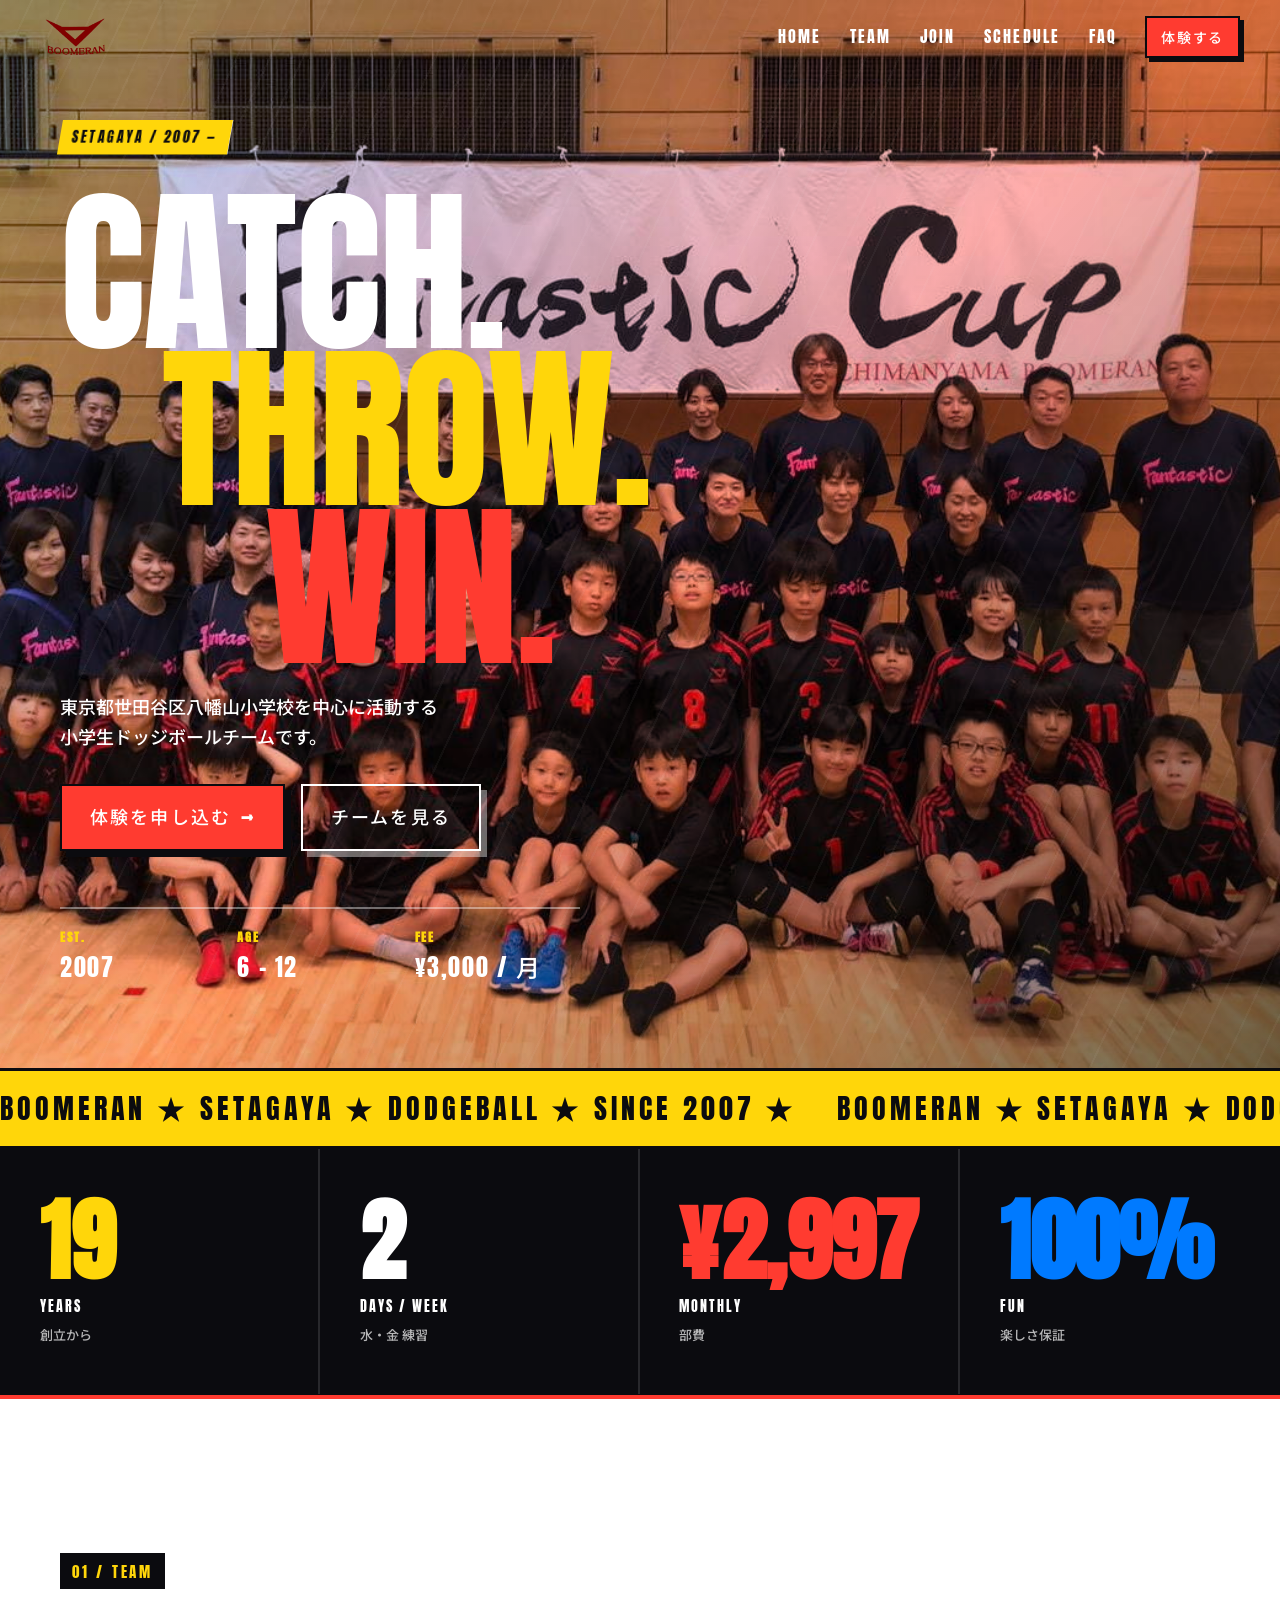
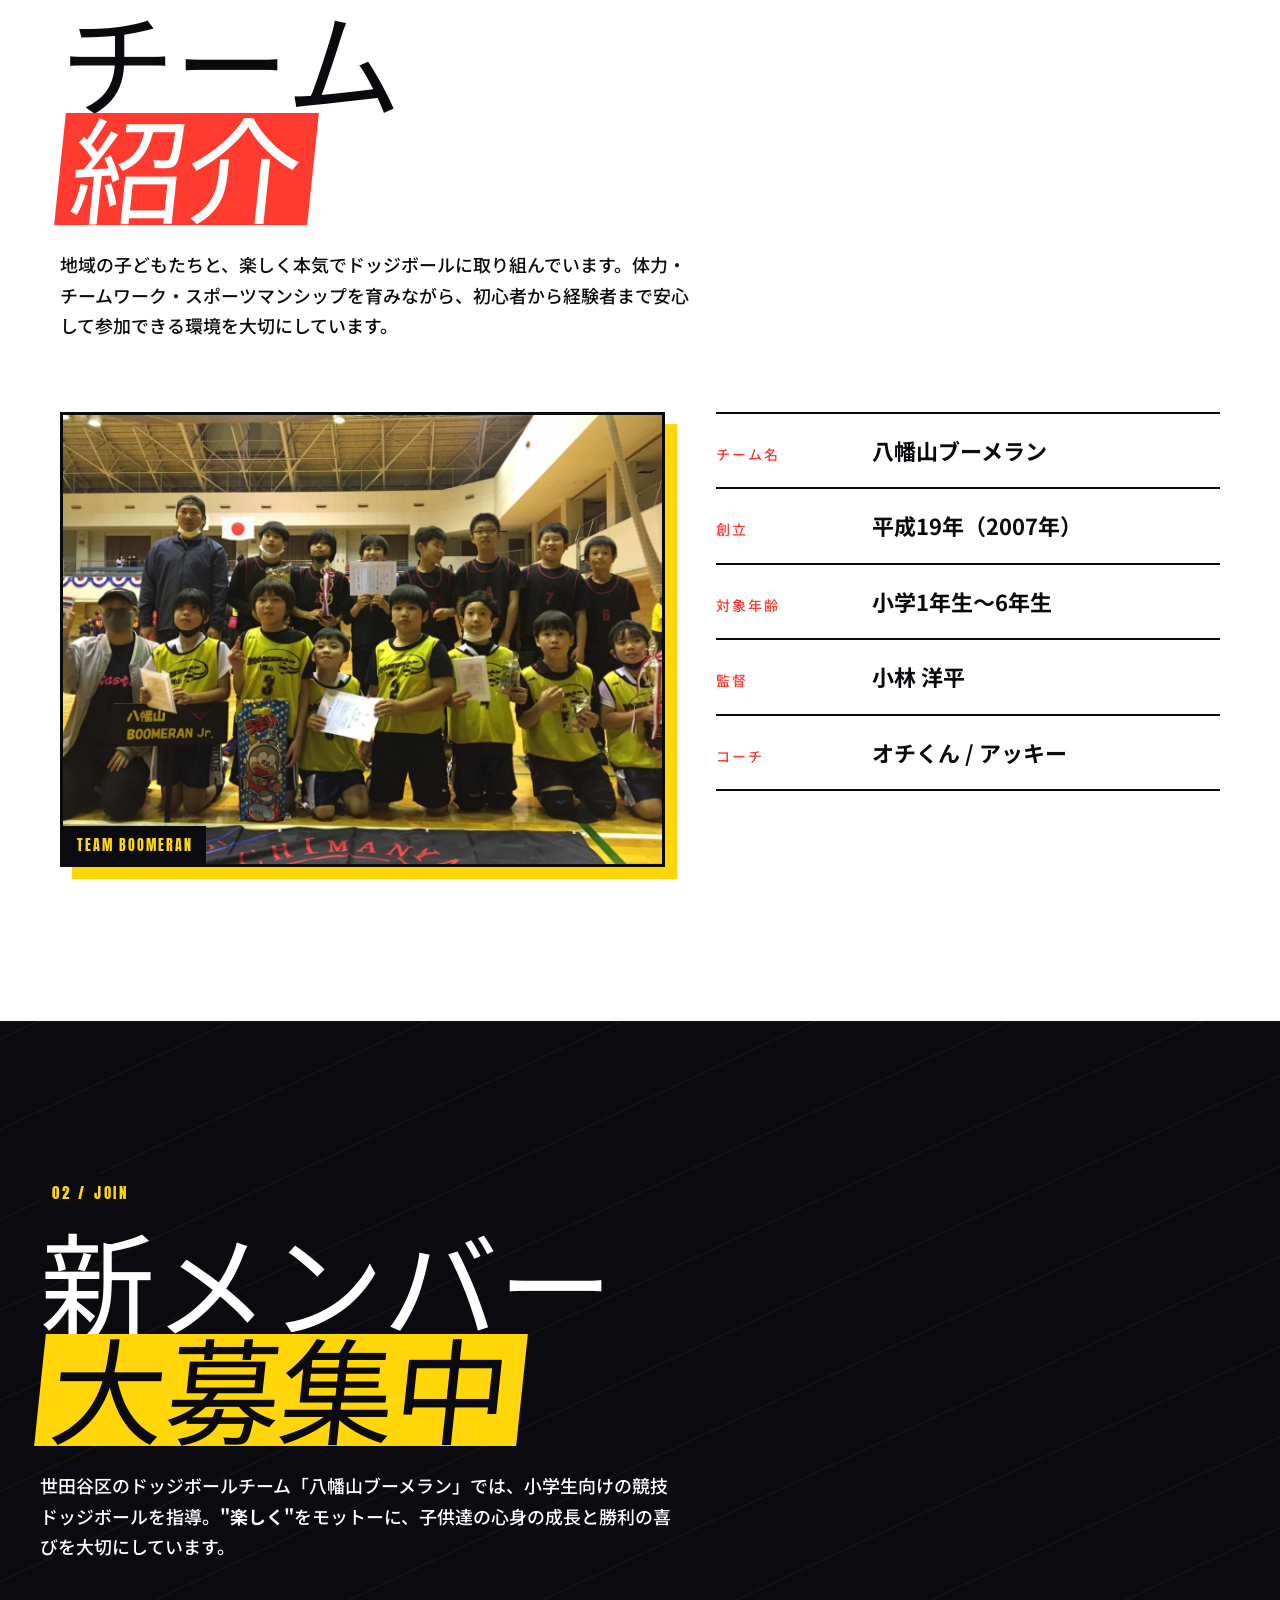
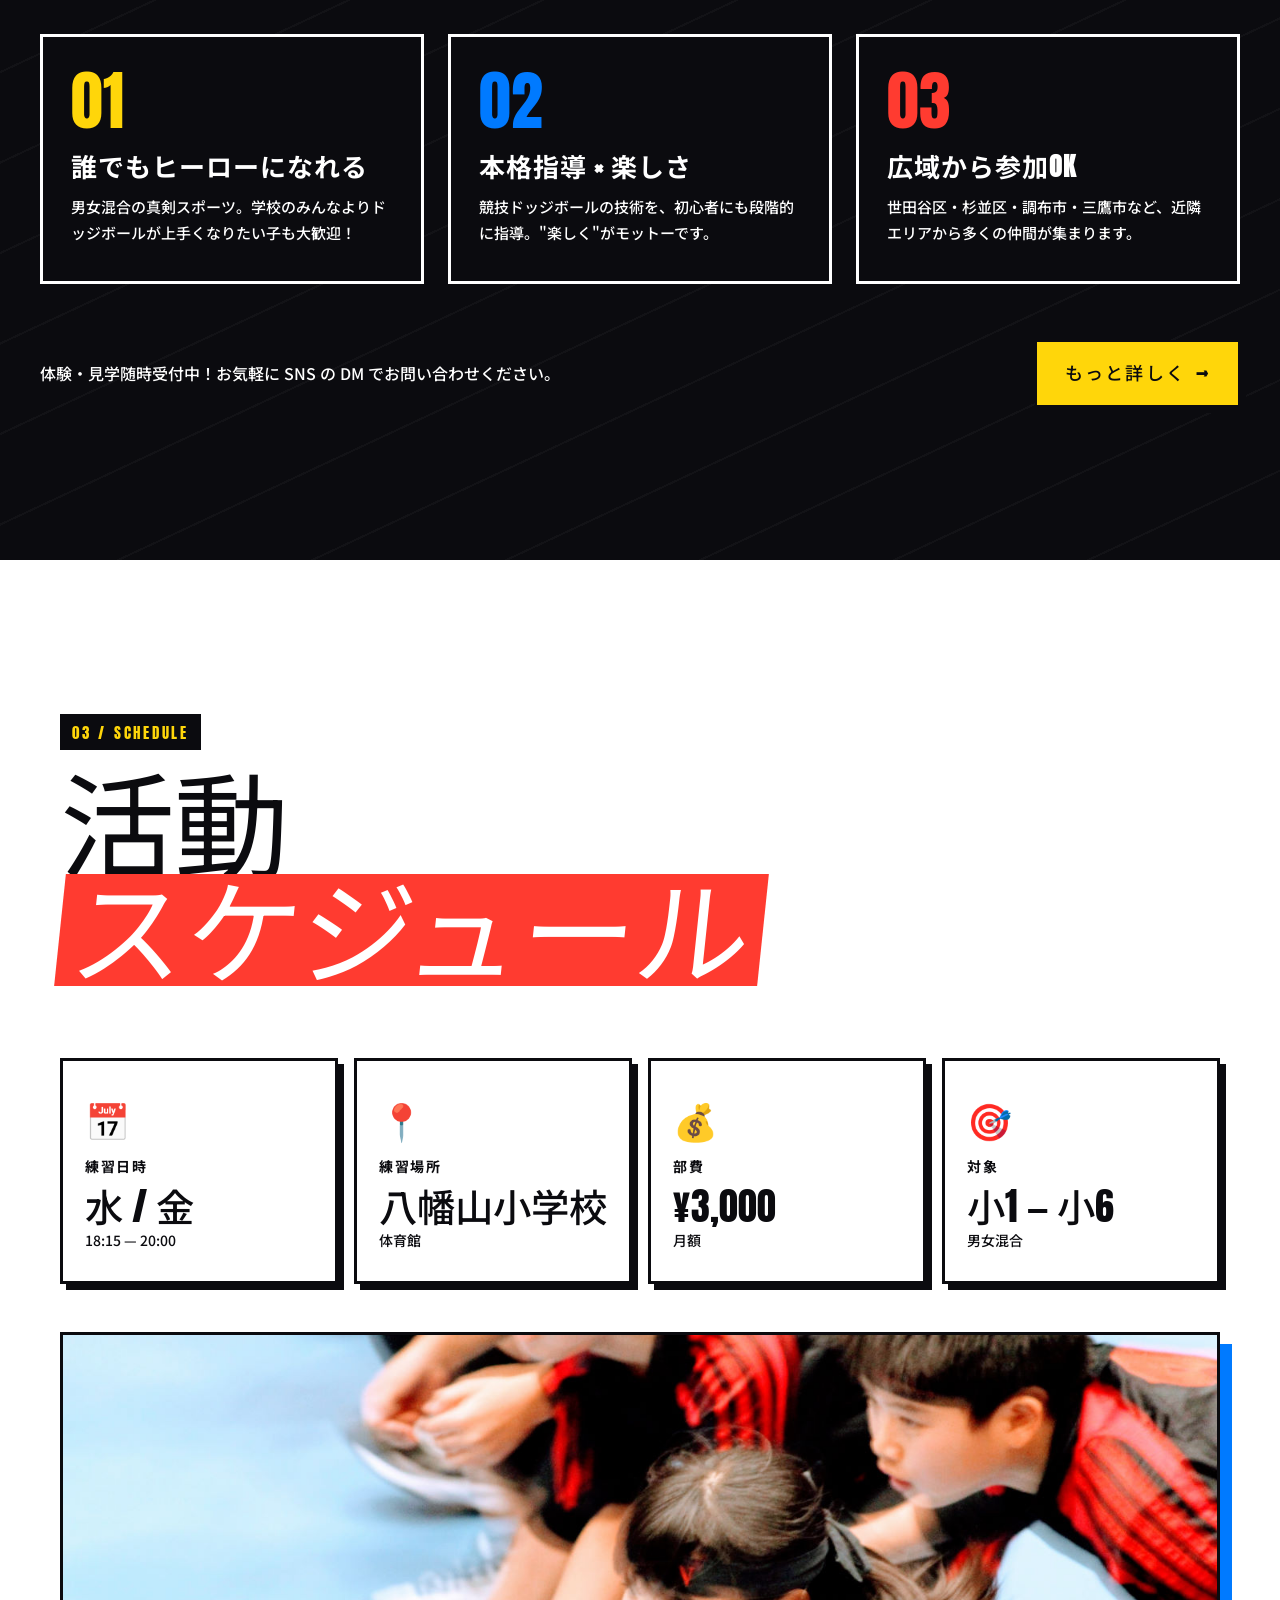
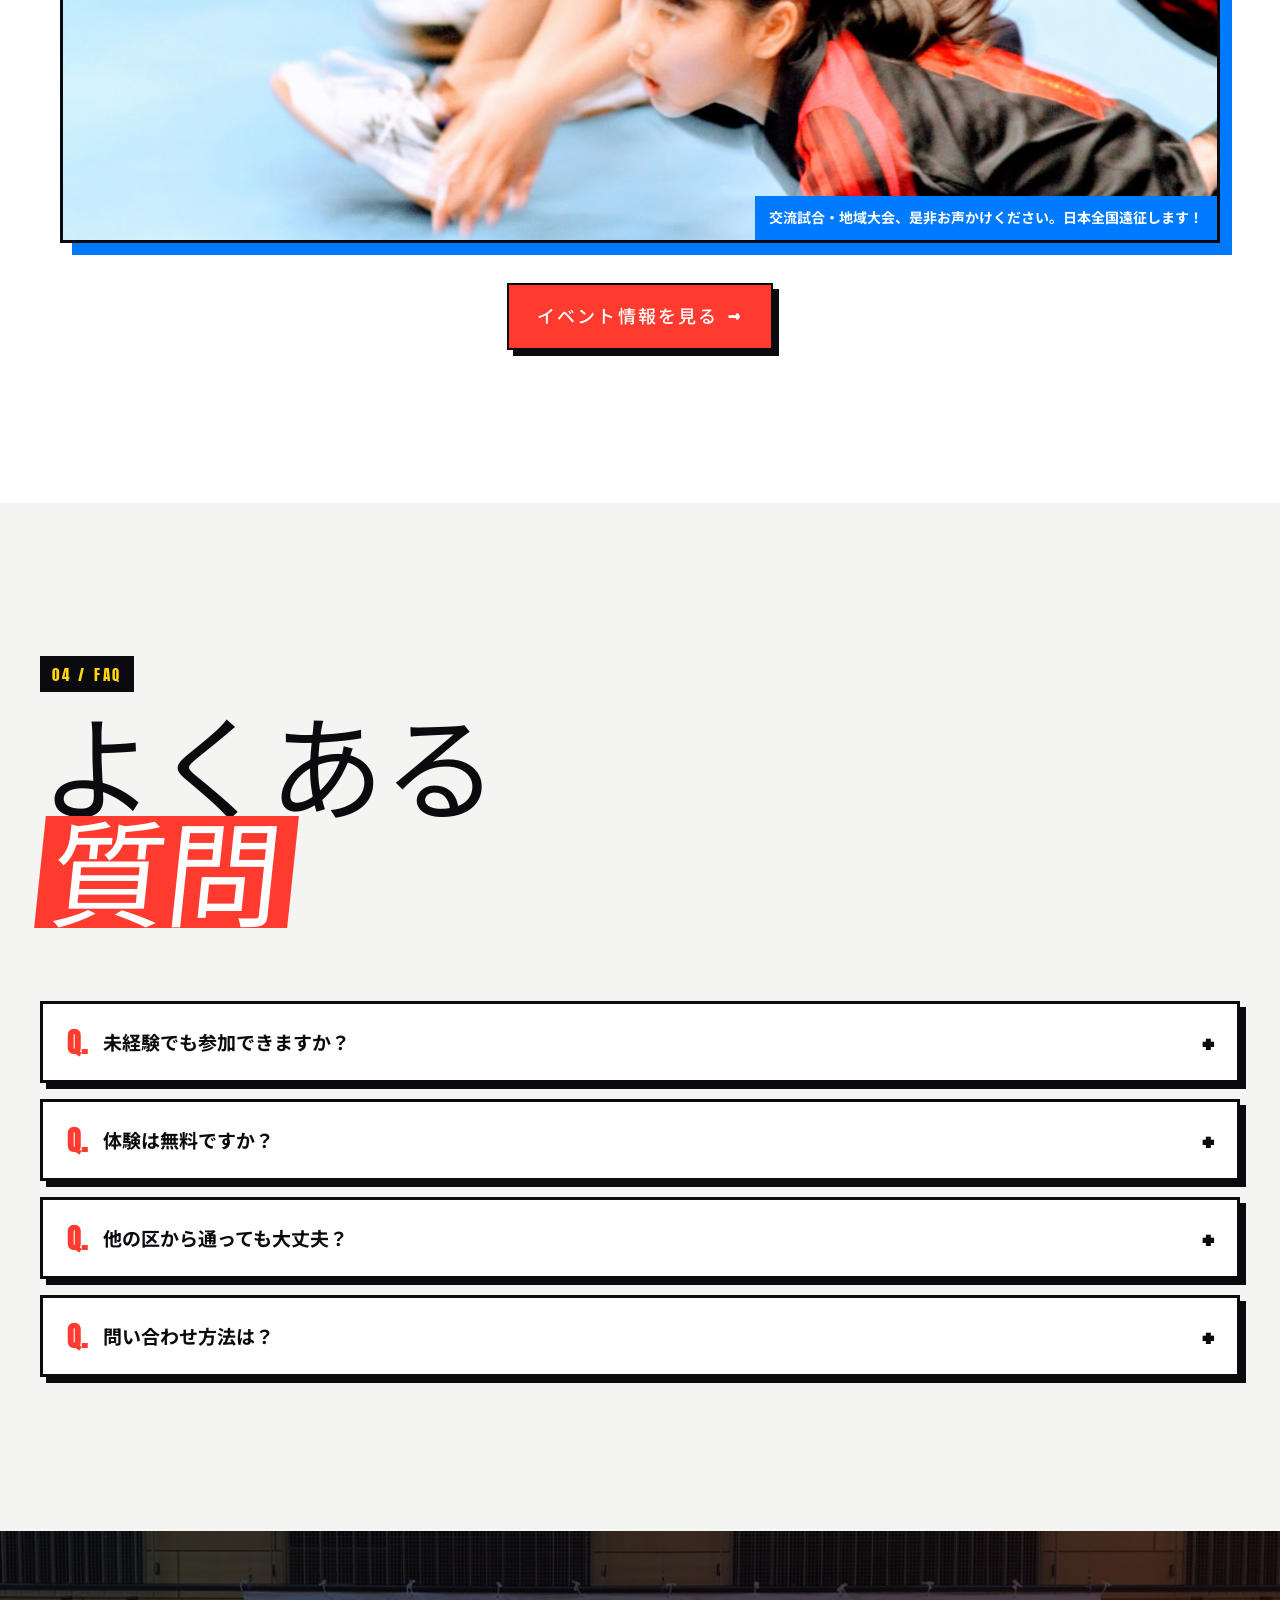
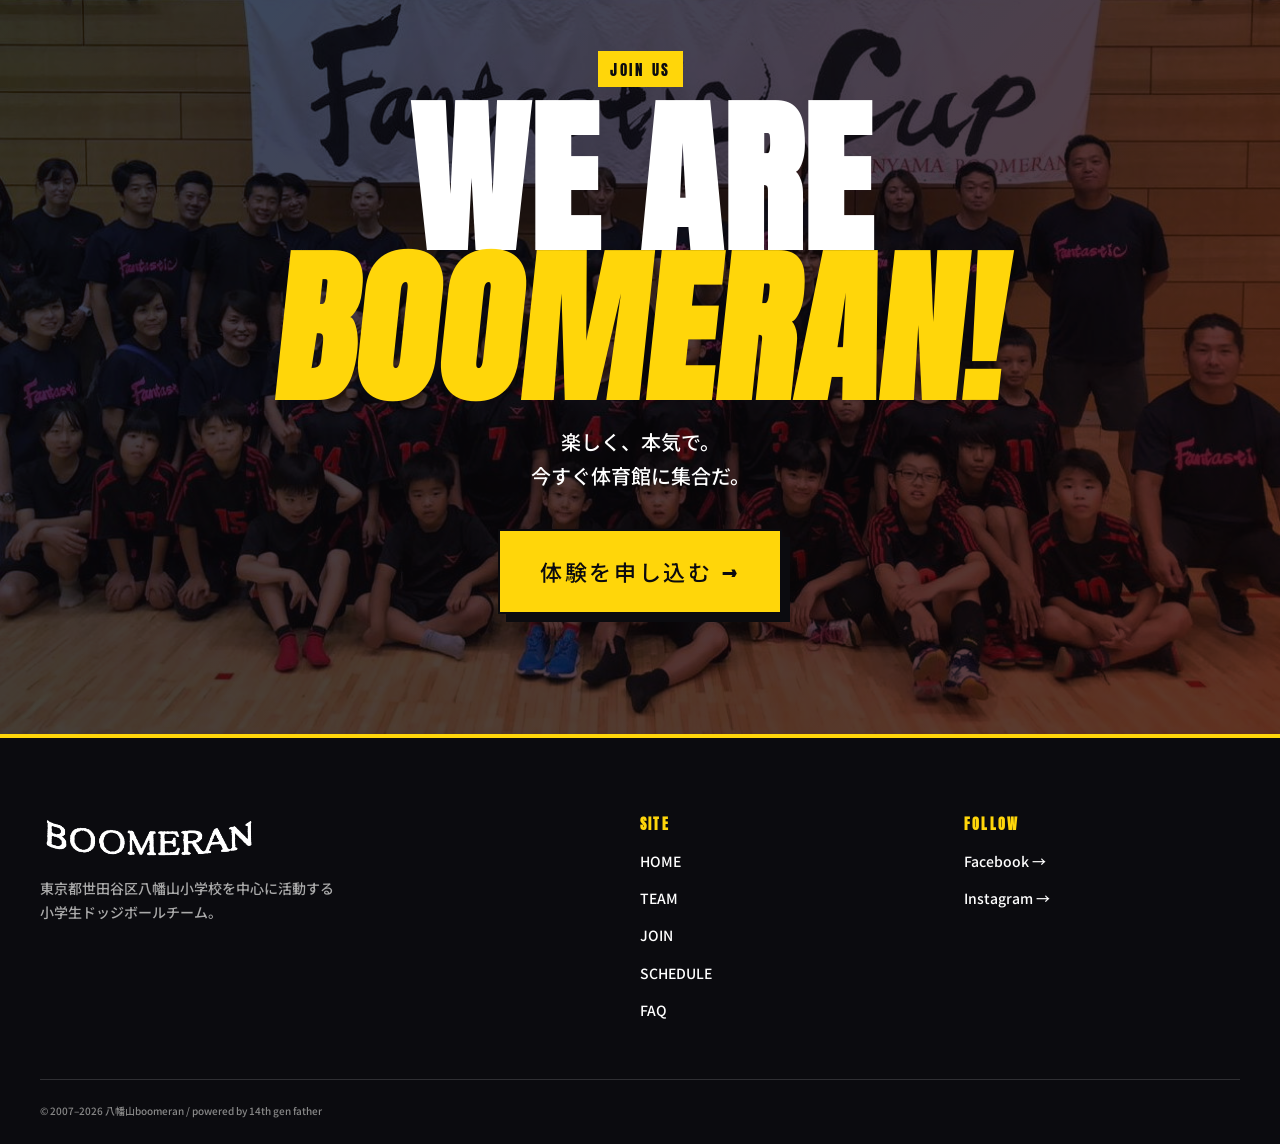
==== prototypes/option-a-energetic/index.html @ 5f873d0c "リニューアル提案プロトタイプ 3 案を追加 prototypes/ 配下に 3 つのデザイン方向のプロトタイプを配置: - option-a-energetic: ストリート/e-sports 調 (" ====
<!DOCTYPE html>
<html lang="ja">
<head>
	<title>八幡山ブーメラン | 東京都世田谷区小学生ドッジボールチーム【体験募集中】</title>
	<meta charset="utf-8">
	<meta name="Robots" content="index, follow">
	<meta name="description" content="【東京都世田谷区】小学生ドッジボールチーム「八幡山ブーメラン」体験募集中！毎週水金18:15-20:00活動。月額3000円で本格的な競技ドッジボールを学べます。杉並区・調布市・三鷹市からも参加OK。男女混合で楽しく上達！">
	<meta name="format-detection" content="telephone=no">
	<meta name="viewport" content="width=device-width, initial-scale=1">
	<meta name="theme-color" content="#FF3B30">

	<!-- OGP / Twitter Card -->
	<meta property="og:type" content="website">
	<meta property="og:site_name" content="八幡山ブーメラン | 世田谷区ドッジボールチーム">
	<meta property="og:title" content="八幡山ブーメラン | 世田谷区ドッジボールチーム">
	<meta property="og:locale" content="ja_JP">
	<meta property="og:url" content="https://boomeran.dodgeball.tokyo/">
	<meta property="og:image" content="https://boomeran.dodgeball.tokyo/images/ogp_img.png">
	<meta property="og:description" content="東京都世田谷区八幡山小学校を中心に活動する小学生ドッジボールチームです。">
	<meta name="twitter:card" content="summary_large_image">
	<meta name="twitter:title" content="八幡山ブーメラン | 世田谷区ドッジボールチーム">
	<meta name="twitter:description" content="東京都世田谷区八幡山小学校を中心に活動する小学生ドッジボールチームです。">
	<meta name="twitter:image" content="https://boomeran.dodgeball.tokyo/images/ogp_img.png">

	<!-- Fonts (Google Fonts) -->
	<link rel="preconnect" href="https://fonts.googleapis.com">
	<link rel="preconnect" href="https://fonts.gstatic.com" crossorigin>
	<link rel="stylesheet" href="https://fonts.googleapis.com/css2?family=Anton&family=Bebas+Neue&family=Noto+Sans+JP:wght@500;700;900&display=swap">

	<!-- Stylesheet -->
	<link rel="stylesheet" href="style.css">

	<link rel="icon" type="image/png" href="../../images/ogp_img.png">
	<link rel="canonical" href="https://boomeran.dodgeball.tokyo/">

	<!-- Google Analytics -->
	<script async src="https://www.googletagmanager.com/gtag/js?id=G-3GDLMVPS2K"></script>
	<script>
		window.dataLayer = window.dataLayer || [];
		function gtag(){dataLayer.push(arguments);}
		gtag('js', new Date());
		gtag('config', 'G-3GDLMVPS2K');
	</script>

	<!-- JSON-LD -->
	<script type="application/ld+json">
	{
		"@context": "https://schema.org",
		"@type": ["SportsTeam", "EducationalOrganization"],
		"name": "八幡山ブーメラン",
		"alternateName": "ドッジボール教室 八幡山ブーメラン",
		"sport": "ドッジボール",
		"description": "東京都世田谷区の小学生向けドッジボールチーム。競技ドッジボールを学べます。",
		"url": "https://boomeran.dodgeball.tokyo",
		"foundingDate": "2007",
		"priceRange": "月額3000円",
		"audience": {
			"@type": "Audience",
			"audienceType": "小学1年生〜6年生"
		},
		"location": {
			"@type": "Place",
			"name": "八幡山小学校 体育館",
			"address": {
				"@type": "PostalAddress",
				"addressLocality": "世田谷区",
				"addressRegion": "東京都",
				"addressCountry": "JP"
			}
		},
		"offers": {
			"@type": "Offer",
			"name": "ドッジボールチーム",
			"price": "3000",
			"priceCurrency": "JPY",
			"description": "小学生向け競技ドッジボール指導"
		},
		"sameAs": [
			"https://www.facebook.com/422063267972741/",
			"https://www.instagram.com/hachimanyama_boomeran/"
		]
	}
	</script>
</head>
<body>

	<!-- ===== Header ===== -->
	<header class="site-header" id="site-header">
		<a class="logo" href="#hero" aria-label="八幡山ブーメラン トップへ">
			<img src="../../images/logo2.png" width="80" height="52" alt="八幡山ブーメラン">
		</a>
		<nav class="site-nav" aria-label="メインナビゲーション">
			<ul class="nav-list">
				<li><a href="#hero">HOME</a></li>
				<li><a href="#team">TEAM</a></li>
				<li><a href="#join">JOIN</a></li>
				<li><a href="#schedule">SCHEDULE</a></li>
				<li><a href="#faq">FAQ</a></li>
			</ul>
			<a class="cta-mini" href="#join">体験する</a>
		</nav>
		<button class="menu-toggle" id="menu-toggle" aria-expanded="false" aria-controls="mobile-menu" aria-label="メニューを開く">
			<span></span><span></span><span></span>
		</button>
	</header>

	<!-- Mobile Menu -->
	<div class="mobile-menu" id="mobile-menu" aria-hidden="true">
		<ul>
			<li><a href="#hero">HOME</a></li>
			<li><a href="#team">TEAM</a></li>
			<li><a href="#join">JOIN</a></li>
			<li><a href="#schedule">SCHEDULE</a></li>
			<li><a href="#faq">FAQ</a></li>
		</ul>
		<a class="cta-mini" href="#join">体験する</a>
	</div>

	<main>

		<!-- ===== Hero ===== -->
		<section class="hero" id="hero">
			<div class="hero-video-wrap" aria-hidden="true">
				<video
					class="hero-video"
					id="hero-video"
					autoplay loop muted playsinline
					preload="metadata"
					poster="../../images/all.jpg">
				</video>
				<div class="hero-overlay"></div>
				<div class="speed-lines" aria-hidden="true"></div>
			</div>

			<div class="hero-inner">
				<p class="hero-tag"><span>SETAGAYA / 2007 — </span></p>
				<h1 class="hero-title">
					<span class="line line-1">CATCH.</span>
					<span class="line line-2">THROW.</span>
					<span class="line line-3">WIN.</span>
				</h1>
				<p class="hero-sub">東京都世田谷区八幡山小学校を中心に活動する<br>小学生ドッジボールチームです。</p>
				<div class="hero-actions">
					<a href="#join" class="btn btn-primary">体験を申し込む <span class="arr">→</span></a>
					<a href="#team" class="btn btn-ghost">チームを見る</a>
				</div>
				<div class="hero-meta" aria-hidden="true">
					<div><b>EST.</b><span>2007</span></div>
					<div><b>AGE</b><span>6 – 12</span></div>
					<div><b>FEE</b><span>¥3,000 / 月</span></div>
				</div>
			</div>

			<div class="ticker" aria-hidden="true">
				<div class="ticker-track">
					<span>BOOMERAN ★ SETAGAYA ★ DODGEBALL ★ SINCE 2007 ★ </span>
					<span>BOOMERAN ★ SETAGAYA ★ DODGEBALL ★ SINCE 2007 ★ </span>
					<span>BOOMERAN ★ SETAGAYA ★ DODGEBALL ★ SINCE 2007 ★ </span>
				</div>
			</div>
		</section>

		<!-- ===== Stats Strip ===== -->
		<section class="stats" aria-label="チーム数字">
			<div class="stat-item reveal" data-direction="up">
				<b class="stat-num" data-count="19">0</b>
				<span class="stat-label">YEARS<br><small>創立から</small></span>
			</div>
			<div class="stat-item reveal" data-direction="up">
				<b class="stat-num" data-count="2">0</b>
				<span class="stat-label">DAYS / WEEK<br><small>水・金 練習</small></span>
			</div>
			<div class="stat-item reveal" data-direction="up">
				<b class="stat-num" data-count="3000" data-prefix="¥">0</b>
				<span class="stat-label">MONTHLY<br><small>部費</small></span>
			</div>
			<div class="stat-item reveal" data-direction="up">
				<b class="stat-num" data-count="100" data-suffix="%">0</b>
				<span class="stat-label">FUN<br><small>楽しさ保証</small></span>
			</div>
		</section>

		<!-- ===== Team ===== -->
		<section class="section section-team" id="team">
			<div class="section-head reveal">
				<span class="kicker">01 / TEAM</span>
				<h2 class="section-title">チーム<br><em>紹介</em></h2>
				<p class="section-lead">地域の子どもたちと、楽しく本気でドッジボールに取り組んでいます。体力・チームワーク・スポーツマンシップを育みながら、初心者から経験者まで安心して参加できる環境を大切にしています。</p>
			</div>

			<div class="team-grid">
				<figure class="team-photo reveal" data-direction="left">
					<img src="../../images/team.jpg" alt="八幡山ブーメランのチーム集合写真" loading="lazy" width="800" height="600">
					<figcaption>TEAM BOOMERAN</figcaption>
				</figure>

				<dl class="team-spec reveal" data-direction="right">
					<div><dt>チーム名</dt><dd>八幡山ブーメラン</dd></div>
					<div><dt>創立</dt><dd>平成19年（2007年）</dd></div>
					<div><dt>対象年齢</dt><dd>小学1年生〜6年生</dd></div>
					<div><dt>監督</dt><dd>小林 洋平</dd></div>
					<div><dt>コーチ</dt><dd>オチくん / アッキー</dd></div>
				</dl>
			</div>
		</section>

		<!-- ===== Join ===== -->
		<section class="section section-join" id="join">
			<div class="bg-stripes" aria-hidden="true"></div>
			<div class="section-head reveal">
				<span class="kicker">02 / JOIN</span>
				<h2 class="section-title section-title-light">新メンバー<br><em>大募集中</em></h2>
				<p class="section-lead section-lead-light">
					世田谷区のドッジボールチーム「八幡山ブーメラン」では、小学生向けの競技ドッジボールを指導。<strong>"楽しく"</strong>をモットーに、子供達の心身の成長と勝利の喜びを大切にしています。
				</p>
			</div>

			<div class="join-grid">
				<article class="join-card join-card-red reveal" data-direction="up">
					<span class="card-num">01</span>
					<h3>誰でもヒーローになれる</h3>
					<p>男女混合の真剣スポーツ。学校のみんなよりドッジボールが上手くなりたい子も大歓迎！</p>
				</article>
				<article class="join-card join-card-blue reveal" data-direction="up">
					<span class="card-num">02</span>
					<h3>本格指導 × 楽しさ</h3>
					<p>競技ドッジボールの技術を、初心者にも段階的に指導。"楽しく"がモットーです。</p>
				</article>
				<article class="join-card join-card-yellow reveal" data-direction="up">
					<span class="card-num">03</span>
					<h3>広域から参加OK</h3>
					<p>世田谷区・杉並区・調布市・三鷹市など、近隣エリアから多くの仲間が集まります。</p>
				</article>
			</div>

			<div class="join-cta reveal">
				<p>体験・見学随時受付中！お気軽に SNS の DM でお問い合わせください。</p>
				<a href="https://www.c-sqr.net/c/cs34108/Circle_about.html" class="btn btn-yellow" target="_blank" rel="noopener">もっと詳しく <span class="arr">→</span></a>
			</div>
		</section>

		<!-- ===== Schedule ===== -->
		<section class="section section-schedule" id="schedule">
			<div class="section-head reveal">
				<span class="kicker">03 / SCHEDULE</span>
				<h2 class="section-title">活動<br><em>スケジュール</em></h2>
			</div>

			<div class="schedule-grid">
				<div class="schedule-card reveal" data-direction="up">
					<span class="ico" aria-hidden="true">📅</span>
					<h3>練習日時</h3>
					<p class="big">水 / 金</p>
					<p>18:15 — 20:00</p>
				</div>
				<div class="schedule-card reveal" data-direction="up">
					<span class="ico" aria-hidden="true">📍</span>
					<h3>練習場所</h3>
					<p class="big">八幡山小学校</p>
					<p>体育館</p>
				</div>
				<div class="schedule-card reveal" data-direction="up">
					<span class="ico" aria-hidden="true">💰</span>
					<h3>部費</h3>
					<p class="big">¥3,000</p>
					<p>月額</p>
				</div>
				<div class="schedule-card reveal" data-direction="up">
					<span class="ico" aria-hidden="true">🎯</span>
					<h3>対象</h3>
					<p class="big">小1 — 小6</p>
					<p>男女混合</p>
				</div>
			</div>

			<figure class="schedule-photo reveal">
				<img src="../../images/event.jpg" alt="練習・大会の様子" loading="lazy" width="1200" height="600">
				<figcaption>交流試合・地域大会、是非お声かけください。日本全国遠征します！</figcaption>
			</figure>

			<div class="schedule-cta reveal">
				<a href="https://www.c-sqr.net/c/cs34108/Circle_displayEvent.html" class="btn btn-primary" target="_blank" rel="noopener">イベント情報を見る <span class="arr">→</span></a>
			</div>
		</section>

		<!-- ===== FAQ ===== -->
		<section class="section section-faq" id="faq">
			<div class="section-head reveal">
				<span class="kicker">04 / FAQ</span>
				<h2 class="section-title">よくある<br><em>質問</em></h2>
			</div>

			<div class="faq-list">
				<details class="faq-item reveal">
					<summary>
						<span class="q">Q.</span>
						<span class="q-text">未経験でも参加できますか？</span>
						<span class="q-icon" aria-hidden="true">+</span>
					</summary>
					<div class="faq-body">
						<p>もちろんOKです！初心者から経験者まで、それぞれのレベルに合わせて段階的に指導します。まずは体験・見学からお気軽にどうぞ。</p>
					</div>
				</details>
				<details class="faq-item reveal">
					<summary>
						<span class="q">Q.</span>
						<span class="q-text">体験は無料ですか？</span>
						<span class="q-icon" aria-hidden="true">+</span>
					</summary>
					<div class="faq-body">
						<p>体験・見学は随時受付中、無料です。動きやすい服装と室内シューズを持って遊びにきてください。</p>
					</div>
				</details>
				<details class="faq-item reveal">
					<summary>
						<span class="q">Q.</span>
						<span class="q-text">他の区から通っても大丈夫？</span>
						<span class="q-icon" aria-hidden="true">+</span>
					</summary>
					<div class="faq-body">
						<p>世田谷区・杉並区・調布市・三鷹市など、広域から仲間が集まっています。学区外でも歓迎です。</p>
					</div>
				</details>
				<details class="faq-item reveal">
					<summary>
						<span class="q">Q.</span>
						<span class="q-text">問い合わせ方法は？</span>
						<span class="q-icon" aria-hidden="true">+</span>
					</summary>
					<div class="faq-body">
						<p>Facebook・Instagram の DM でお気軽にどうぞ。返信は監督・コーチが対応します。</p>
					</div>
				</details>
			</div>
		</section>

		<!-- ===== Final CTA ===== -->
		<section class="final-cta" aria-label="参加CTA">
			<div class="final-cta-bg" aria-hidden="true">
				<img src="../../images/all.jpg" alt="" loading="lazy" width="1600" height="900">
			</div>
			<div class="final-cta-inner reveal">
				<p class="kicker kicker-light">JOIN US</p>
				<h2 class="final-title">WE ARE<br><em>BOOMERAN!</em></h2>
				<p class="final-lead">楽しく、本気で。<br>今すぐ体育館に集合だ。</p>
				<a href="#join" class="btn btn-yellow btn-big">体験を申し込む <span class="arr">→</span></a>
			</div>
		</section>

	</main>

	<!-- ===== Footer ===== -->
	<footer class="site-footer">
		<div class="footer-inner">
			<div class="footer-brand">
				<img src="../../images/logo3.png" width="220" height="44" alt="八幡山ブーメラン" loading="lazy">
				<p>東京都世田谷区八幡山小学校を中心に活動する<br>小学生ドッジボールチーム。</p>
			</div>
			<div class="footer-nav">
				<h4>SITE</h4>
				<ul>
					<li><a href="#hero">HOME</a></li>
					<li><a href="#team">TEAM</a></li>
					<li><a href="#join">JOIN</a></li>
					<li><a href="#schedule">SCHEDULE</a></li>
					<li><a href="#faq">FAQ</a></li>
				</ul>
			</div>
			<div class="footer-sns">
				<h4>FOLLOW</h4>
				<ul>
					<li><a href="https://www.facebook.com/422063267972741/" target="_blank" rel="noopener">Facebook →</a></li>
					<li><a href="https://www.instagram.com/hachimanyama_boomeran/" target="_blank" rel="noopener">Instagram →</a></li>
				</ul>
			</div>
		</div>
		<div class="footer-bottom">
			<small>&copy; 2007–<span id="year">2026</span> 八幡山boomeran / powered by 14th gen father</small>
		</div>
	</footer>

	<script defer src="script.js"></script>
</body>
</html>
---- prototypes/option-a-energetic/style.css ----
/* =========================================================
   Option A — Energetic / 高エネルギー・ストリート
   八幡山ブーメラン 公式サイト リニューアル案
   ========================================================= */

/* ---------- Variables ---------- */
:root {
	--red:    #FF3B30;
	--blue:   #007AFF;
	--yellow: #FFD60A;
	--ink:    #0B0B0F;     /* black-ish (テキスト用) */
	--paper:  #FFFFFF;
	--soft:   #F4F4F2;     /* 明るいオフホワイト */
	--line:   rgba(11, 11, 15, 0.12);

	--font-display: 'Anton', 'Bebas Neue', 'Noto Sans JP', sans-serif;
	--font-body:    'Noto Sans JP', 'Helvetica Neue', Arial, sans-serif;
	--font-mono:    ui-monospace, 'SF Mono', Menlo, monospace;

	--ease: cubic-bezier(0.2, 0.8, 0.2, 1);

	--container: 1240px;
	--gutter: clamp(16px, 4vw, 40px);
	--radius: 0;
}

/* ---------- Reset ---------- */
*, *::before, *::after { box-sizing: border-box; }
html { scroll-behavior: smooth; -webkit-text-size-adjust: 100%; }
body {
	margin: 0;
	font-family: var(--font-body);
	font-weight: 500;
	color: var(--ink);
	background: var(--paper);
	line-height: 1.7;
	-webkit-font-smoothing: antialiased;
	overflow-x: hidden;
}
img, video { max-width: 100%; height: auto; display: block; }
a { color: inherit; text-decoration: none; }
button { border: 0; background: none; cursor: pointer; font: inherit; color: inherit; }
ul { list-style: none; padding: 0; margin: 0; }
h1, h2, h3, h4 { margin: 0; line-height: 1.05; letter-spacing: 0.01em; }
p { margin: 0 0 1em; }

::selection { background: var(--yellow); color: var(--ink); }

/* ---------- Utility ---------- */
.kicker {
	display: inline-block;
	font-family: var(--font-display);
	font-size: clamp(14px, 1.2vw, 18px);
	letter-spacing: 0.18em;
	color: var(--red);
	background: var(--ink);
	color: var(--yellow);
	padding: 6px 12px 4px;
	margin-bottom: 18px;
	text-transform: uppercase;
}
.kicker-light { background: var(--yellow); color: var(--ink); }

.btn {
	display: inline-flex;
	align-items: center;
	gap: 10px;
	padding: 16px 28px;
	font-family: var(--font-display);
	font-size: 18px;
	letter-spacing: 0.12em;
	text-transform: uppercase;
	border: 2px solid var(--ink);
	background: var(--paper);
	color: var(--ink);
	transition: transform 0.25s var(--ease), box-shadow 0.25s var(--ease), background 0.2s, color 0.2s;
	box-shadow: 6px 6px 0 var(--ink);
	will-change: transform;
}
.btn .arr { transition: transform 0.25s var(--ease); display: inline-block; }
.btn:hover { transform: translate(-3px, -3px); box-shadow: 9px 9px 0 var(--ink); }
.btn:hover .arr { transform: translateX(6px); }
.btn:focus-visible { outline: 3px solid var(--blue); outline-offset: 3px; }

.btn-primary { background: var(--red); color: var(--paper); }
.btn-yellow  { background: var(--yellow); color: var(--ink); }
.btn-ghost   { background: transparent; color: var(--paper); border-color: var(--paper); box-shadow: 6px 6px 0 rgba(255,255,255,0.4); }
.btn-ghost:hover { background: var(--paper); color: var(--ink); box-shadow: 9px 9px 0 var(--paper); }
.btn-big { padding: 22px 40px; font-size: 22px; box-shadow: 8px 8px 0 var(--ink); }

/* ---------- Header ---------- */
.site-header {
	position: fixed;
	top: 0; left: 0; right: 0;
	z-index: 100;
	display: flex;
	align-items: center;
	justify-content: space-between;
	padding: 14px var(--gutter);
	background: rgba(255, 255, 255, 0.0);
	transition: background 0.3s var(--ease), box-shadow 0.3s var(--ease);
}
.site-header.scrolled {
	background: var(--paper);
	box-shadow: 0 4px 0 var(--ink);
}
.site-header .logo img { width: 70px; height: auto; transition: transform 0.3s var(--ease); }
.site-header .logo:hover img { transform: rotate(-6deg) scale(1.05); }

.site-nav { display: flex; align-items: center; gap: 28px; }
.nav-list { display: flex; gap: 28px; }
.nav-list a {
	font-family: var(--font-display);
	letter-spacing: 0.14em;
	font-size: 16px;
	position: relative;
	padding: 6px 0;
	color: var(--paper);
	mix-blend-mode: difference;
}
.site-header.scrolled .nav-list a { color: var(--ink); mix-blend-mode: normal; }
.nav-list a::after {
	content: "";
	position: absolute;
	left: 0; bottom: 0;
	width: 0; height: 3px;
	background: var(--red);
	transition: width 0.3s var(--ease);
}
.nav-list a:hover::after { width: 100%; }

.cta-mini {
	font-family: var(--font-display);
	letter-spacing: 0.12em;
	font-size: 14px;
	padding: 8px 14px 6px;
	background: var(--red);
	color: var(--paper);
	border: 2px solid var(--ink);
	box-shadow: 4px 4px 0 var(--ink);
	transition: transform 0.2s var(--ease);
}
.cta-mini:hover { transform: translate(-2px, -2px); }

.menu-toggle {
	display: none;
	width: 44px; height: 44px;
	flex-direction: column;
	justify-content: center;
	align-items: center;
	gap: 6px;
	z-index: 110;
}
.menu-toggle span {
	display: block;
	width: 26px; height: 3px;
	background: var(--paper);
	transition: transform 0.3s var(--ease), opacity 0.3s var(--ease), background 0.3s;
	mix-blend-mode: difference;
}
.site-header.scrolled .menu-toggle span,
.menu-toggle.open span { background: var(--ink); mix-blend-mode: normal; }
.menu-toggle.open span:nth-child(1) { transform: translateY(9px) rotate(45deg); }
.menu-toggle.open span:nth-child(2) { opacity: 0; }
.menu-toggle.open span:nth-child(3) { transform: translateY(-9px) rotate(-45deg); }

/* Mobile Menu */
.mobile-menu {
	position: fixed;
	inset: 0;
	background: var(--ink);
	color: var(--paper);
	z-index: 90;
	display: flex;
	flex-direction: column;
	align-items: center;
	justify-content: center;
	gap: 28px;
	opacity: 0;
	pointer-events: none;
	transform: translateY(-30px);
	transition: opacity 0.4s var(--ease), transform 0.4s var(--ease);
}
.mobile-menu.open { opacity: 1; pointer-events: auto; transform: none; }
.mobile-menu ul { display: flex; flex-direction: column; gap: 20px; text-align: center; }
.mobile-menu ul a {
	font-family: var(--font-display);
	font-size: clamp(36px, 9vw, 64px);
	letter-spacing: 0.06em;
	color: var(--paper);
}
.mobile-menu ul a:hover { color: var(--yellow); }
.mobile-menu .cta-mini { font-size: 18px; padding: 14px 24px; background: var(--yellow); color: var(--ink); border-color: var(--paper); box-shadow: 6px 6px 0 var(--red); }

/* =========================================================
   Hero
   ========================================================= */
.hero {
	position: relative;
	min-height: 100svh;
	min-height: 100vh;
	display: flex;
	flex-direction: column;
	justify-content: center;
	overflow: hidden;
	color: var(--paper);
	background: var(--ink);
}
.hero-video-wrap {
	position: absolute; inset: 0; overflow: hidden;
}
.hero-video {
	position: absolute;
	inset: 0;
	width: 100%; height: 100%;
	object-fit: cover;
}
.hero-overlay {
	position: absolute; inset: 0;
	background:
		linear-gradient(135deg, rgba(0, 122, 255, 0.35) 0%, rgba(255, 59, 48, 0.40) 50%, rgba(11, 11, 15, 0.65) 100%);
	mix-blend-mode: multiply;
}
.speed-lines {
	position: absolute; inset: 0;
	background-image: repeating-linear-gradient(
		115deg,
		transparent 0,
		transparent 28px,
		rgba(255,255,255,0.04) 28px,
		rgba(255,255,255,0.04) 30px
	);
	pointer-events: none;
}

.hero-inner {
	position: relative;
	z-index: 2;
	padding: 120px var(--gutter) 80px;
	max-width: var(--container);
	width: 100%;
	margin: 0 auto;
}
.hero-tag span {
	display: inline-block;
	background: var(--yellow);
	color: var(--ink);
	font-family: var(--font-display);
	font-size: 14px;
	letter-spacing: 0.18em;
	padding: 6px 12px 4px;
	transform: skewX(-10deg);
	margin-bottom: 24px;
}
.hero-title {
	font-family: var(--font-display);
	font-weight: 400;
	font-size: clamp(64px, 14vw, 220px);
	line-height: 0.88;
	letter-spacing: -0.01em;
	margin: 0 0 24px;
	text-transform: uppercase;
}
.hero-title .line {
	display: block;
	transform: translateY(110%);
	opacity: 0;
	animation: heroLine 0.9s var(--ease) forwards;
}
.hero-title .line-1 { animation-delay: 0.15s; color: var(--paper); }
.hero-title .line-2 { animation-delay: 0.30s; color: var(--yellow); margin-left: clamp(20px, 8vw, 120px); }
.hero-title .line-3 { animation-delay: 0.45s; color: var(--red); margin-left: clamp(40px, 16vw, 240px); }

@keyframes heroLine {
	0%   { transform: translateY(110%); opacity: 0; }
	100% { transform: translateY(0);     opacity: 1; }
}

.hero-sub {
	font-size: clamp(15px, 1.5vw, 18px);
	max-width: 480px;
	margin: 0 0 32px;
	font-weight: 500;
	opacity: 0;
	animation: fadeUp 0.8s var(--ease) 0.7s forwards;
}
.hero-actions {
	display: flex;
	flex-wrap: wrap;
	gap: 16px;
	margin-bottom: 56px;
	opacity: 0;
	animation: fadeUp 0.8s var(--ease) 0.85s forwards;
}

@keyframes fadeUp {
	from { opacity: 0; transform: translateY(20px); }
	to   { opacity: 1; transform: none; }
}

.hero-meta {
	display: grid;
	grid-template-columns: repeat(3, minmax(0, 1fr));
	max-width: 520px;
	gap: 12px;
	border-top: 2px solid rgba(255,255,255,0.4);
	padding-top: 18px;
	opacity: 0;
	animation: fadeUp 0.8s var(--ease) 1s forwards;
}
.hero-meta div {
	display: flex;
	flex-direction: column;
	font-family: var(--font-display);
	letter-spacing: 0.1em;
}
.hero-meta b { color: var(--yellow); font-size: 12px; }
.hero-meta span { font-size: clamp(18px, 2vw, 24px); }

/* Ticker */
.ticker {
	position: relative;
	z-index: 2;
	overflow: hidden;
	background: var(--yellow);
	color: var(--ink);
	border-top: 3px solid var(--ink);
	border-bottom: 3px solid var(--ink);
	padding: 14px 0;
}
.ticker-track {
	display: flex;
	width: max-content;
	gap: 40px;
	animation: ticker 30s linear infinite;
	font-family: var(--font-display);
	font-size: clamp(20px, 2.2vw, 28px);
	letter-spacing: 0.14em;
	white-space: nowrap;
}
@keyframes ticker {
	from { transform: translateX(0); }
	to   { transform: translateX(-50%); }
}

/* =========================================================
   Stats
   ========================================================= */
.stats {
	background: var(--ink);
	color: var(--paper);
	display: grid;
	grid-template-columns: repeat(4, 1fr);
	gap: 0;
	border-bottom: 4px solid var(--red);
}
.stat-item {
	padding: 48px var(--gutter);
	border-right: 2px solid rgba(255,255,255,0.12);
	display: flex;
	flex-direction: column;
	gap: 8px;
}
.stat-item:last-child { border-right: 0; }
.stat-num {
	font-family: var(--font-display);
	font-size: clamp(48px, 7vw, 96px);
	line-height: 1;
	color: var(--yellow);
}
.stat-item:nth-child(2) .stat-num { color: var(--paper); }
.stat-item:nth-child(3) .stat-num { color: var(--red); }
.stat-item:nth-child(4) .stat-num { color: var(--blue); }
.stat-label {
	font-family: var(--font-display);
	letter-spacing: 0.14em;
	font-size: 14px;
}
.stat-label small { display: block; font-family: var(--font-body); font-size: 13px; opacity: 0.7; letter-spacing: 0; margin-top: 6px; }

/* =========================================================
   Sections (共通)
   ========================================================= */
.section {
	position: relative;
	padding: clamp(80px, 12vw, 160px) var(--gutter);
	max-width: var(--container);
	margin: 0 auto;
}
.section-head { margin-bottom: clamp(40px, 6vw, 72px); max-width: 760px; }
.section-title {
	font-family: var(--font-display);
	font-weight: 400;
	font-size: clamp(56px, 9vw, 140px);
	line-height: 0.92;
	letter-spacing: -0.005em;
	text-transform: uppercase;
}
.section-title em {
	font-style: normal;
	display: inline-block;
	background: var(--red);
	color: var(--paper);
	padding: 0 12px 6px;
	transform: skewX(-6deg);
}
.section-title-light { color: var(--paper); }
.section-title-light em { background: var(--yellow); color: var(--ink); }
.section-lead {
	font-size: clamp(15px, 1.4vw, 18px);
	margin-top: 24px;
	max-width: 640px;
}
.section-lead-light { color: var(--paper); }

/* =========================================================
   Team
   ========================================================= */
.section-team {}
.team-grid {
	display: grid;
	grid-template-columns: 1.2fr 1fr;
	gap: clamp(24px, 4vw, 56px);
	align-items: start;
}
.team-photo {
	margin: 0;
	position: relative;
	border: 3px solid var(--ink);
	box-shadow: 12px 12px 0 var(--yellow);
	overflow: hidden;
}
.team-photo img {
	width: 100%;
	aspect-ratio: 4 / 3;
	object-fit: cover;
	transition: transform 0.6s var(--ease);
}
.team-photo:hover img { transform: scale(1.04); }
.team-photo figcaption {
	position: absolute;
	left: 0; bottom: 0;
	background: var(--ink);
	color: var(--yellow);
	font-family: var(--font-display);
	letter-spacing: 0.14em;
	padding: 8px 14px 6px;
	font-size: 14px;
}

.team-spec {
	margin: 0;
	border-top: 2px solid var(--ink);
}
.team-spec > div {
	display: grid;
	grid-template-columns: 140px 1fr;
	align-items: baseline;
	gap: 16px;
	padding: 18px 0;
	border-bottom: 2px solid var(--ink);
}
.team-spec dt {
	font-family: var(--font-display);
	letter-spacing: 0.14em;
	font-size: 14px;
	color: var(--red);
}
.team-spec dd { margin: 0; font-weight: 700; font-size: clamp(18px, 1.8vw, 22px); }

/* =========================================================
   Join
   ========================================================= */
.section-join {
	background: var(--ink);
	color: var(--paper);
	max-width: none;
	margin: 0;
	overflow: hidden;
}
.section-join .section-head { margin-left: auto; margin-right: auto; }
.section-join .section-head,
.section-join .join-grid,
.section-join .join-cta {
	max-width: var(--container);
	margin-left: auto;
	margin-right: auto;
}
.bg-stripes {
	position: absolute;
	inset: 0;
	background-image: repeating-linear-gradient(
		-25deg,
		transparent 0,
		transparent 80px,
		rgba(255,255,255,0.03) 80px,
		rgba(255,255,255,0.03) 82px
	);
	pointer-events: none;
}

.join-grid {
	display: grid;
	grid-template-columns: repeat(3, 1fr);
	gap: 24px;
	position: relative;
	z-index: 1;
}
.join-card {
	padding: 32px 28px 36px;
	border: 3px solid var(--paper);
	background: var(--ink);
	color: var(--paper);
	position: relative;
	transition: transform 0.3s var(--ease), background 0.3s, color 0.3s;
}
.join-card:nth-child(1) { transform: rotate(-1deg); }
.join-card:nth-child(2) { transform: rotate( 0.5deg); }
.join-card:nth-child(3) { transform: rotate(-0.5deg); }
.join-card:hover { transform: rotate(0) translateY(-6px); }
.join-card-red:hover    { background: var(--red);    color: var(--paper); border-color: var(--red); }
.join-card-blue:hover   { background: var(--blue);   color: var(--paper); border-color: var(--blue); }
.join-card-yellow:hover { background: var(--yellow); color: var(--ink);   border-color: var(--yellow); }

.card-num {
	display: block;
	font-family: var(--font-display);
	font-size: 64px;
	line-height: 1;
	color: var(--yellow);
	margin-bottom: 18px;
}
.join-card-blue   .card-num { color: var(--blue); }
.join-card-yellow .card-num { color: var(--red); }
.join-card h3 { font-family: var(--font-display); font-size: 26px; letter-spacing: 0.04em; margin-bottom: 12px; line-height: 1.2; }
.join-card p { margin: 0; font-size: 15px; line-height: 1.7; }

.join-cta {
	position: relative;
	z-index: 1;
	margin-top: 56px;
	display: flex;
	flex-wrap: wrap;
	align-items: center;
	gap: 24px;
	justify-content: space-between;
}
.join-cta p { margin: 0; max-width: 520px; font-size: 16px; }

/* =========================================================
   Schedule
   ========================================================= */
.schedule-grid {
	display: grid;
	grid-template-columns: repeat(4, 1fr);
	gap: 16px;
	margin-bottom: 48px;
}
.schedule-card {
	background: var(--paper);
	border: 3px solid var(--ink);
	padding: 28px 22px;
	box-shadow: 6px 6px 0 var(--ink);
	transition: transform 0.3s var(--ease), box-shadow 0.3s var(--ease), background 0.3s;
}
.schedule-card:hover { transform: translate(-4px, -4px); box-shadow: 10px 10px 0 var(--ink); }
.schedule-card:nth-child(1):hover { background: var(--red);    color: var(--paper); }
.schedule-card:nth-child(2):hover { background: var(--blue);   color: var(--paper); }
.schedule-card:nth-child(3):hover { background: var(--yellow); color: var(--ink); }
.schedule-card:nth-child(4):hover { background: var(--ink);    color: var(--paper); }
.schedule-card .ico { font-size: 36px; display: block; margin-bottom: 10px; }
.schedule-card h3 { font-family: var(--font-display); letter-spacing: 0.12em; font-size: 14px; margin-bottom: 12px; }
.schedule-card .big { font-family: var(--font-display); font-size: clamp(28px, 3vw, 40px); line-height: 1; margin: 0 0 4px; }
.schedule-card p { margin: 0; font-size: 14px; }

.schedule-photo {
	margin: 0 0 40px;
	position: relative;
	border: 3px solid var(--ink);
	box-shadow: 12px 12px 0 var(--blue);
	overflow: hidden;
}
.schedule-photo img {
	width: 100%;
	aspect-ratio: 16 / 7;
	object-fit: cover;
}
.schedule-photo figcaption {
	position: absolute;
	right: 0; bottom: 0;
	background: var(--blue);
	color: var(--paper);
	padding: 10px 14px;
	font-weight: 700;
	font-size: 14px;
	max-width: 70%;
}
.schedule-cta { display: flex; justify-content: center; }

/* =========================================================
   FAQ
   ========================================================= */
.section-faq { background: var(--soft); max-width: none; margin: 0; }
.section-faq .section-head,
.section-faq .faq-list { max-width: var(--container); margin-left: auto; margin-right: auto; }

.faq-list { display: flex; flex-direction: column; gap: 16px; }
.faq-item {
	background: var(--paper);
	border: 3px solid var(--ink);
	box-shadow: 6px 6px 0 var(--ink);
	transition: box-shadow 0.3s var(--ease), transform 0.3s var(--ease);
}
.faq-item[open] { box-shadow: 6px 6px 0 var(--red); }
.faq-item summary {
	list-style: none;
	cursor: pointer;
	display: grid;
	grid-template-columns: auto 1fr auto;
	align-items: center;
	gap: 16px;
	padding: 22px 24px;
	font-weight: 700;
	font-size: clamp(16px, 1.5vw, 19px);
}
.faq-item summary::-webkit-details-marker { display: none; }
.faq-item .q {
	font-family: var(--font-display);
	color: var(--red);
	font-size: 28px;
	line-height: 1;
}
.faq-item .q-icon {
	font-family: var(--font-display);
	font-size: 32px;
	line-height: 1;
	transition: transform 0.3s var(--ease);
}
.faq-item[open] .q-icon { transform: rotate(45deg); }
.faq-body { padding: 0 24px 22px 64px; }
.faq-body p { margin: 0; color: #333; }

/* =========================================================
   Final CTA
   ========================================================= */
.final-cta {
	position: relative;
	min-height: 70vh;
	display: flex;
	align-items: center;
	justify-content: center;
	padding: 120px var(--gutter);
	color: var(--paper);
	overflow: hidden;
	background: var(--ink);
}
.final-cta-bg {
	position: absolute; inset: 0;
}
.final-cta-bg img {
	width: 100%; height: 100%;
	object-fit: cover;
	opacity: 0.35;
	filter: contrast(1.05);
}
.final-cta-bg::after {
	content: "";
	position: absolute; inset: 0;
	background:
		linear-gradient(135deg, rgba(0, 122, 255, 0.45), rgba(255, 59, 48, 0.55));
	mix-blend-mode: multiply;
}
.final-cta-inner {
	position: relative;
	z-index: 1;
	text-align: center;
	max-width: 920px;
}
.final-title {
	font-family: var(--font-display);
	font-size: clamp(64px, 13vw, 200px);
	line-height: 0.9;
	text-transform: uppercase;
	margin-bottom: 20px;
}
.final-title em {
	font-style: normal;
	color: var(--yellow);
	display: inline-block;
	transform: skewX(-6deg);
}
.final-lead { font-size: clamp(16px, 1.6vw, 20px); margin-bottom: 36px; }

/* =========================================================
   Footer
   ========================================================= */
.site-footer {
	background: var(--ink);
	color: var(--paper);
	padding: 80px var(--gutter) 24px;
	border-top: 4px solid var(--yellow);
}
.footer-inner {
	max-width: var(--container);
	margin: 0 auto;
	display: grid;
	grid-template-columns: 2fr 1fr 1fr;
	gap: 48px;
}
.footer-brand img { filter: invert(1) brightness(2); margin-bottom: 16px; }
.footer-brand p { color: #aaa; font-size: 14px; }
.footer-nav h4, .footer-sns h4 {
	font-family: var(--font-display);
	letter-spacing: 0.16em;
	font-size: 14px;
	color: var(--yellow);
	margin-bottom: 14px;
}
.footer-nav ul, .footer-sns ul { display: flex; flex-direction: column; gap: 10px; }
.footer-nav a, .footer-sns a { font-size: 14px; transition: color 0.2s; }
.footer-nav a:hover, .footer-sns a:hover { color: var(--yellow); }
.footer-bottom {
	max-width: var(--container);
	margin: 56px auto 0;
	padding-top: 20px;
	border-top: 1px solid rgba(255,255,255,0.15);
	color: #888;
	font-size: 12px;
}

/* =========================================================
   Reveal (Intersection Observer)
   ========================================================= */
.reveal {
	opacity: 0;
	transform: translateY(40px);
	transition: opacity 0.7s var(--ease), transform 0.7s var(--ease);
	will-change: opacity, transform;
}
.reveal[data-direction="left"]  { transform: translateX(-60px); }
.reveal[data-direction="right"] { transform: translateX(60px); }
.reveal[data-direction="up"]    { transform: translateY(40px); }
.reveal.in-view {
	opacity: 1;
	transform: none;
}

@media (prefers-reduced-motion: reduce) {
	.reveal { opacity: 1; transform: none; transition: none; }
	.hero-title .line { transform: none; opacity: 1; animation: none; }
	.hero-sub, .hero-actions, .hero-meta { opacity: 1; animation: none; }
	.ticker-track { animation: none; }
}

/* =========================================================
   Responsive
   ========================================================= */
@media (max-width: 960px) {
	.site-nav { display: none; }
	.menu-toggle { display: flex; }
	.stats { grid-template-columns: repeat(2, 1fr); }
	.stat-item:nth-child(2) { border-right: 0; }
	.stat-item:nth-child(1), .stat-item:nth-child(2) { border-bottom: 2px solid rgba(255,255,255,0.12); }
	.team-grid { grid-template-columns: 1fr; }
	.join-grid { grid-template-columns: 1fr; }
	.schedule-grid { grid-template-columns: repeat(2, 1fr); }
	.footer-inner { grid-template-columns: 1fr 1fr; }
	.footer-brand { grid-column: 1 / -1; }
}

@media (max-width: 560px) {
	.hero-inner { padding-top: 100px; padding-bottom: 60px; }
	.hero-title .line-2 { margin-left: 16px; }
	.hero-title .line-3 { margin-left: 32px; }
	.hero-meta { grid-template-columns: repeat(3, 1fr); }
	.hero-meta span { font-size: 14px; }
	.schedule-grid { grid-template-columns: 1fr; }
	.team-spec > div { grid-template-columns: 110px 1fr; }
	.btn { font-size: 16px; padding: 14px 22px; }
	.btn-big { font-size: 18px; padding: 18px 28px; }
	.section { padding-left: 20px; padding-right: 20px; }
	.footer-inner { grid-template-columns: 1fr; }
}
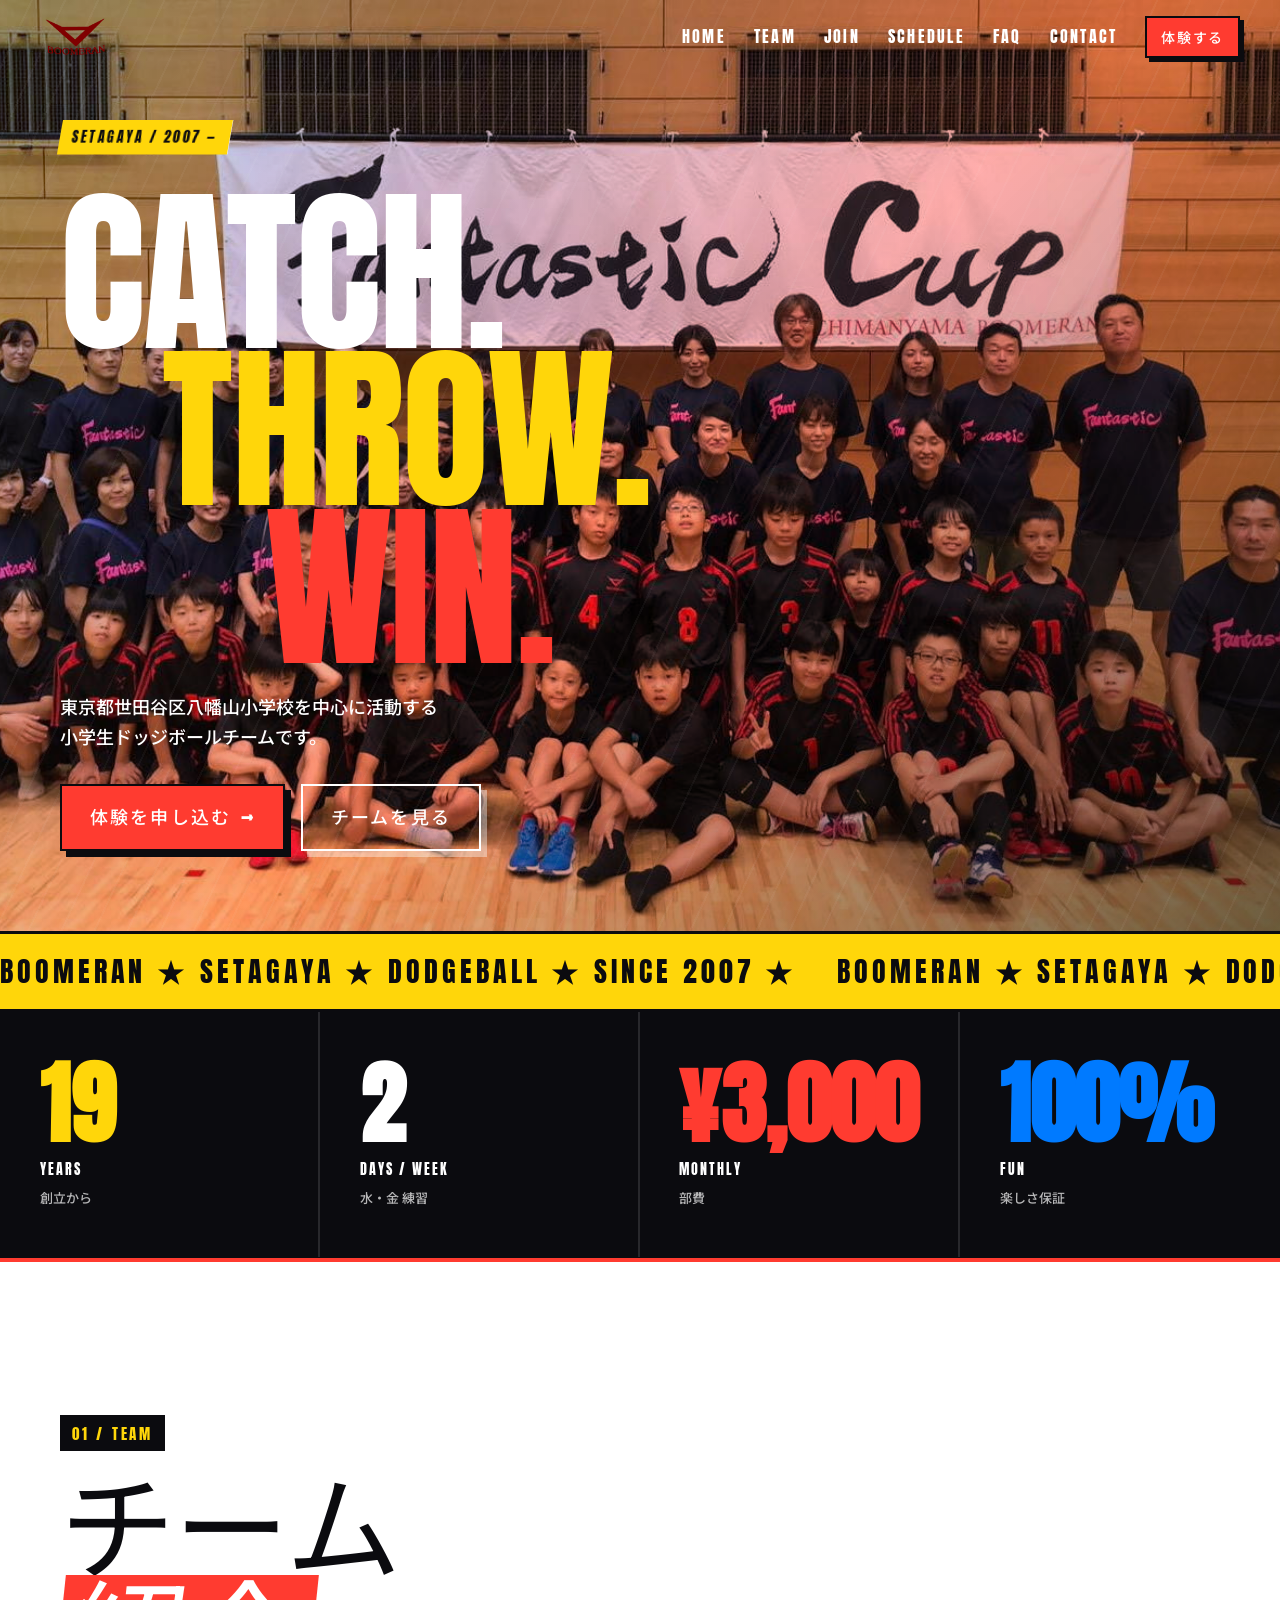
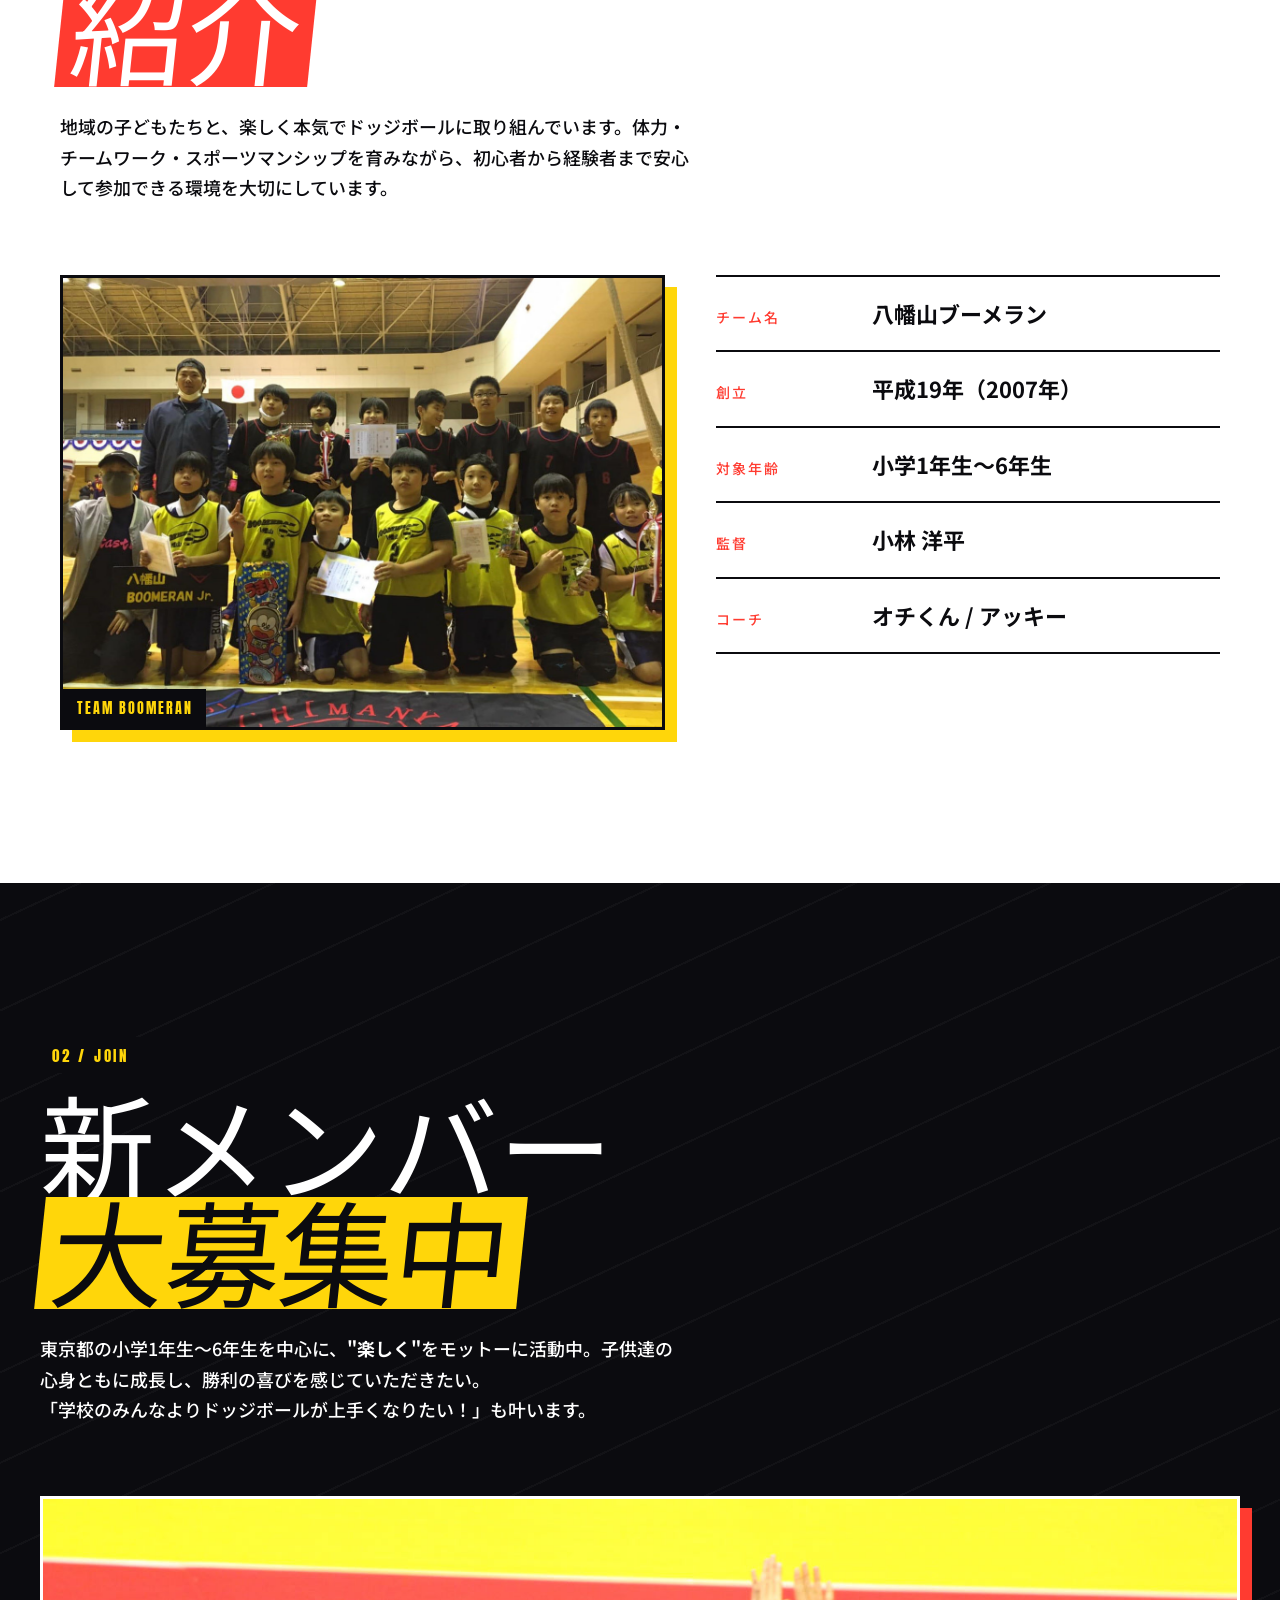
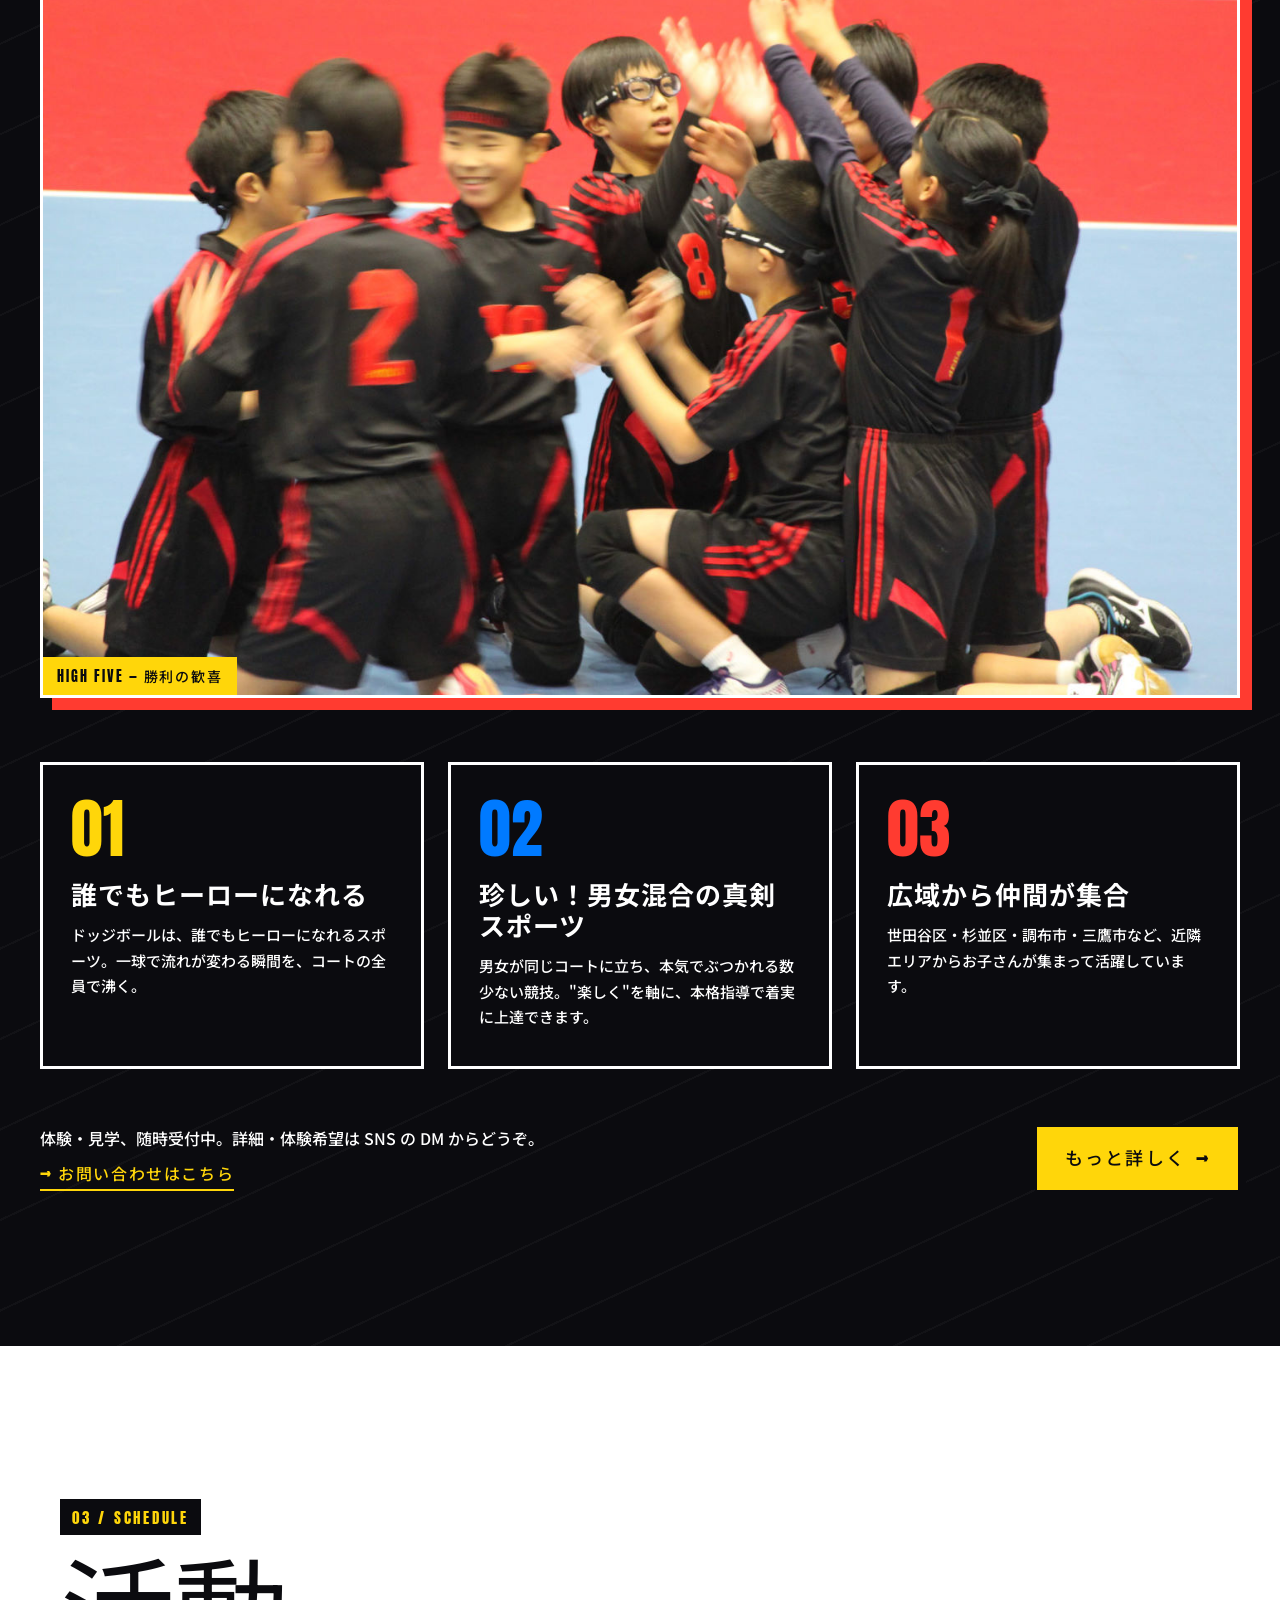
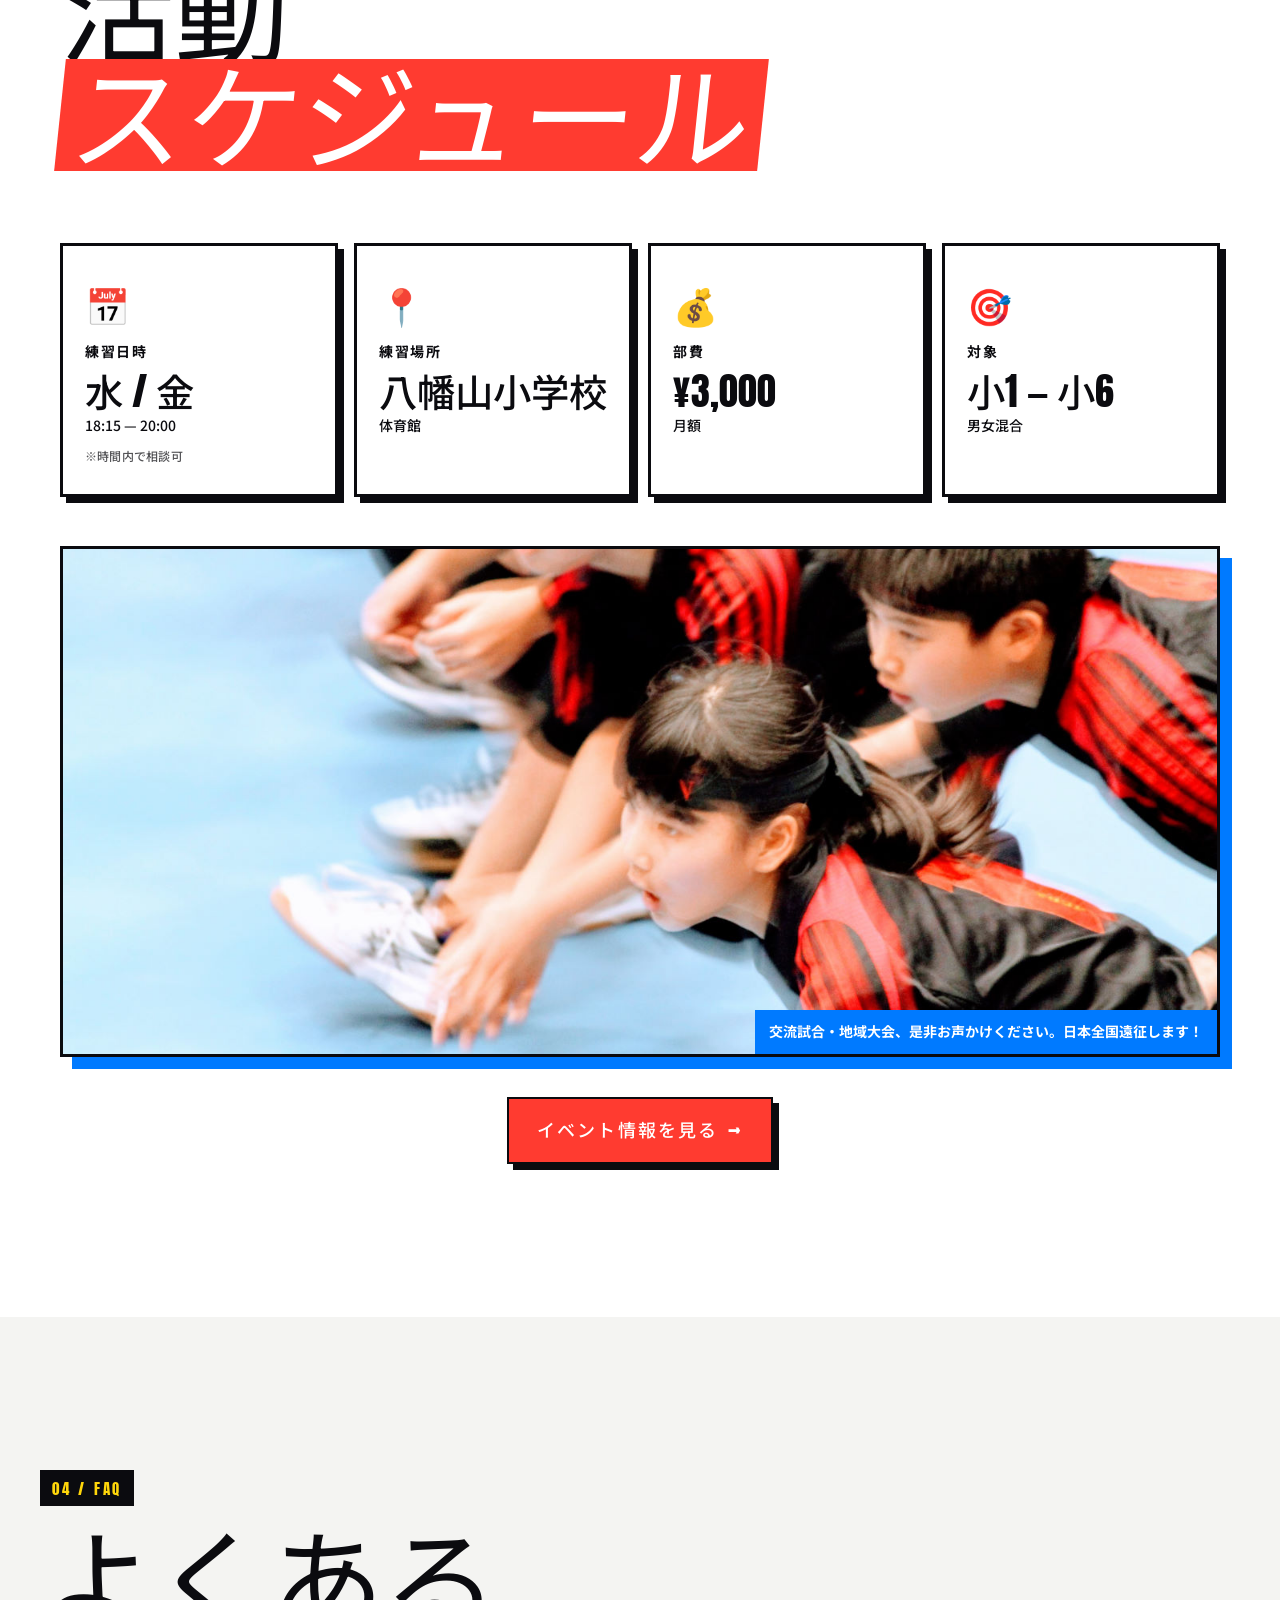
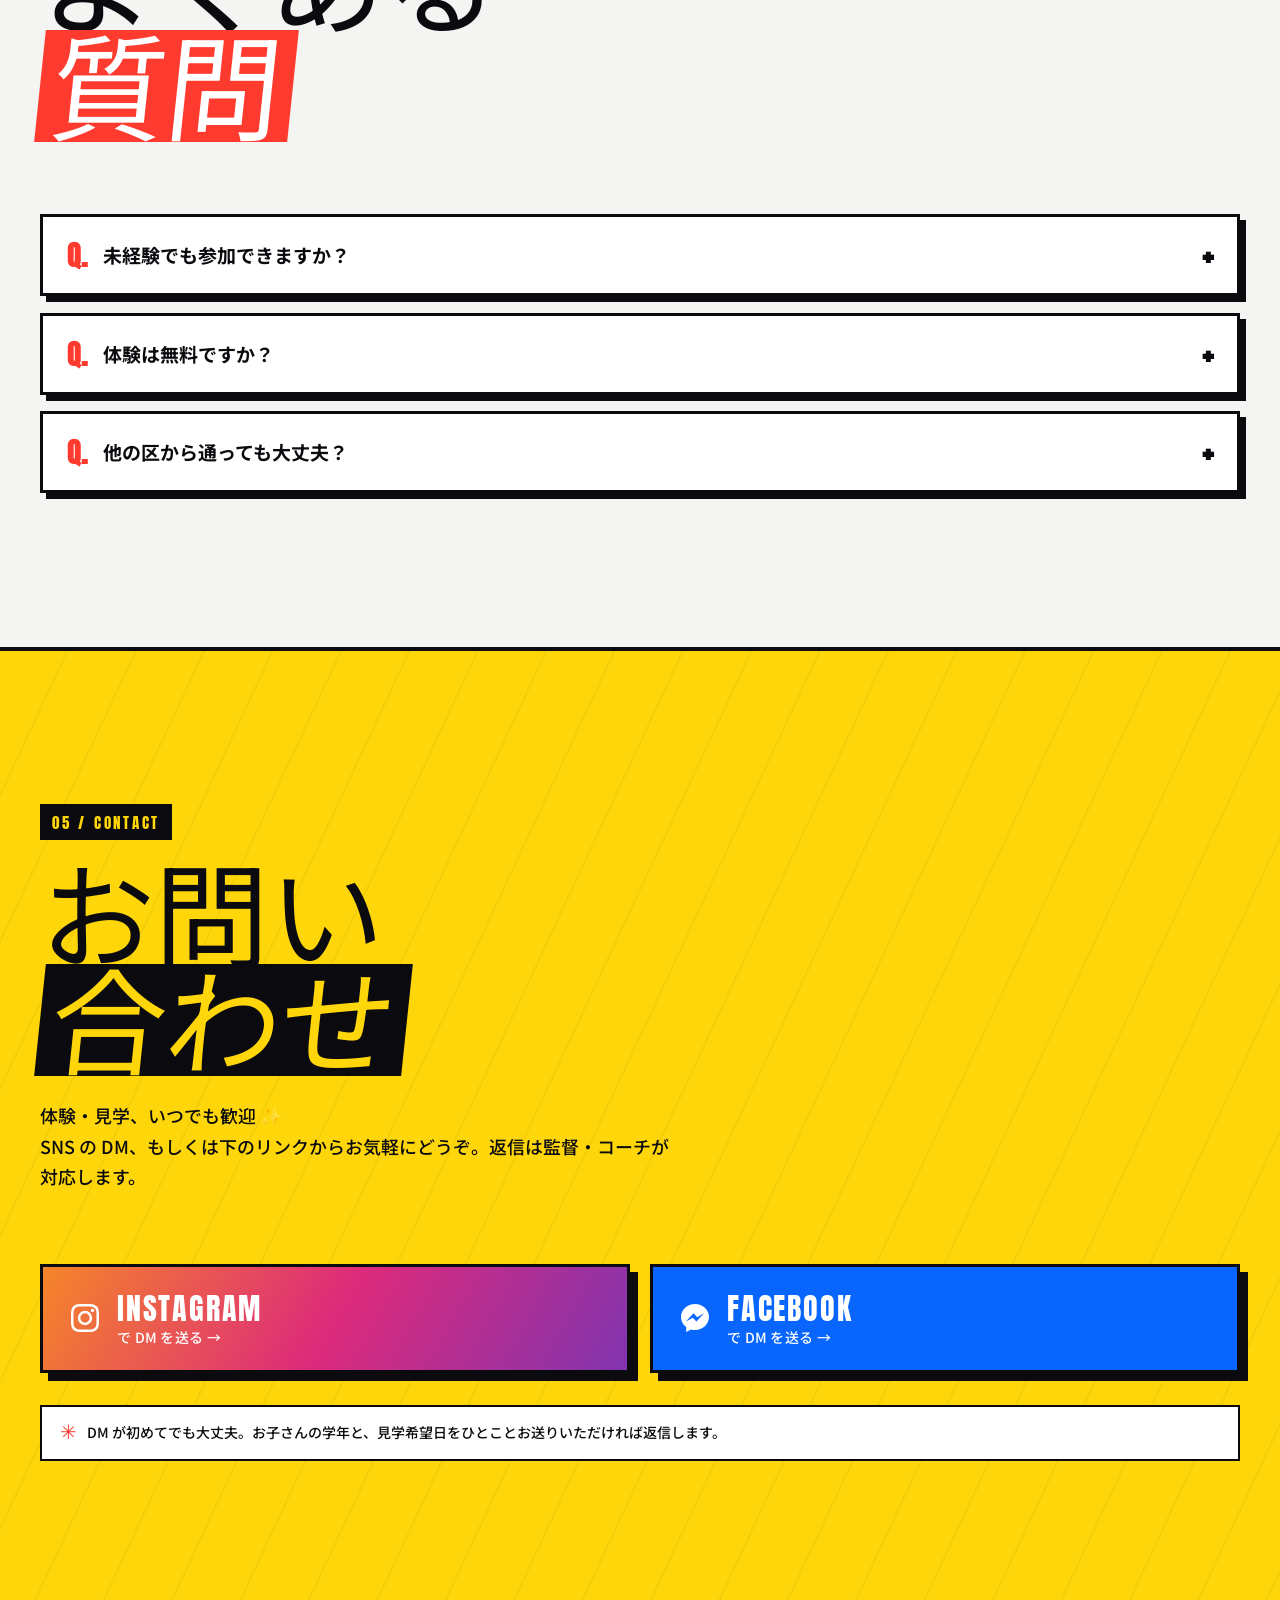
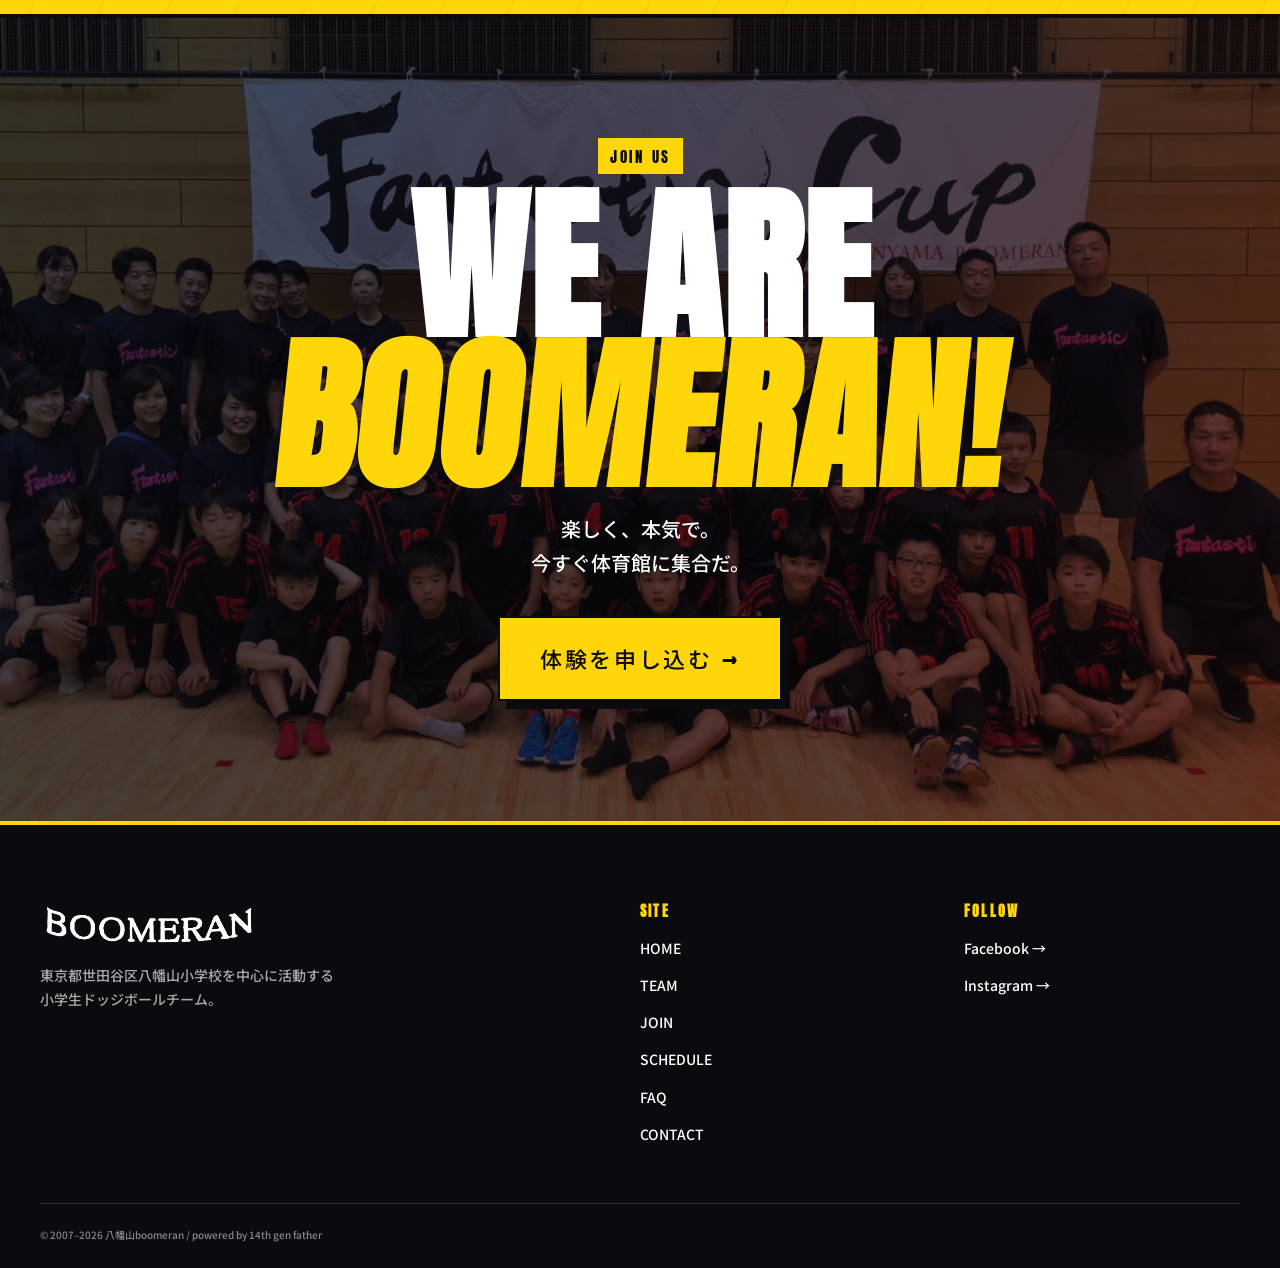
==== commit 092b8bc6: "A案 (Energetic) ブラッシュアップ - CONTACT セクション新設 (Instagram/Facebook DM 直行ボタン、Schema.org 整合) - JOIN セクションに " ====
--- a/prototypes/option-a-energetic/index.html
+++ b/prototypes/option-a-energetic/index.html
@@ -1,10 +1,10 @@
 <!DOCTYPE html>
 <html lang="ja">
 <head>
-	<title>八幡山ブーメラン | 東京都世田谷区小学生ドッジボールチーム【体験募集中】</title>
+	<title>八幡山ブーメラン | 東京都世田谷区の小学生ドッジボールチーム</title>
 	<meta charset="utf-8">
 	<meta name="Robots" content="index, follow">
-	<meta name="description" content="【東京都世田谷区】小学生ドッジボールチーム「八幡山ブーメラン」体験募集中！毎週水金18:15-20:00活動。月額3000円で本格的な競技ドッジボールを学べます。杉並区・調布市・三鷹市からも参加OK。男女混合で楽しく上達！">
+	<meta name="description" content="お子さんの習い事に、地域のドッジボールチームという選択肢。世田谷区八幡山小学校で2007年から活動する小学生チーム「八幡山ブーメラン」。男女混合・&quot;楽しく本気で&quot;の競技ドッジボールで、心身ともに成長できる場所。世田谷・杉並・調布・三鷹から体験・見学受付中。">
 	<meta name="format-detection" content="telephone=no">
 	<meta name="viewport" content="width=device-width, initial-scale=1">
 	<meta name="theme-color" content="#FF3B30">
@@ -16,10 +16,10 @@
 	<meta property="og:locale" content="ja_JP">
 	<meta property="og:url" content="https://boomeran.dodgeball.tokyo/">
 	<meta property="og:image" content="https://boomeran.dodgeball.tokyo/images/ogp_img.png">
-	<meta property="og:description" content="東京都世田谷区八幡山小学校を中心に活動する小学生ドッジボールチームです。">
+	<meta property="og:description" content="お子さんの習い事に、地域のドッジボールチームという選択肢。世田谷区の小学生チーム「八幡山ブーメラン」。男女混合・&quot;楽しく本気で&quot;。体験・見学随時受付中。">
 	<meta name="twitter:card" content="summary_large_image">
 	<meta name="twitter:title" content="八幡山ブーメラン | 世田谷区ドッジボールチーム">
-	<meta name="twitter:description" content="東京都世田谷区八幡山小学校を中心に活動する小学生ドッジボールチームです。">
+	<meta name="twitter:description" content="お子さんの習い事に、地域のドッジボールチームという選択肢。世田谷区の小学生チーム「八幡山ブーメラン」。男女混合・&quot;楽しく本気で&quot;。体験・見学随時受付中。">
 	<meta name="twitter:image" content="https://boomeran.dodgeball.tokyo/images/ogp_img.png">
 
 	<!-- Fonts (Google Fonts) -->
@@ -48,12 +48,11 @@
 		"@context": "https://schema.org",
 		"@type": ["SportsTeam", "EducationalOrganization"],
 		"name": "八幡山ブーメラン",
-		"alternateName": "ドッジボール教室 八幡山ブーメラン",
+		"alternateName": "ドッジボールチーム 八幡山ブーメラン",
 		"sport": "ドッジボール",
-		"description": "東京都世田谷区の小学生向けドッジボールチーム。競技ドッジボールを学べます。",
+		"description": "東京都世田谷区八幡山小学校を拠点に2007年から活動する、地域の小学生ドッジボールチーム。男女混合・「楽しく本気で」を合言葉に、競技ドッジボールに取り組んでいます。",
 		"url": "https://boomeran.dodgeball.tokyo",
 		"foundingDate": "2007",
-		"priceRange": "月額3000円",
 		"audience": {
 			"@type": "Audience",
 			"audienceType": "小学1年生〜6年生"
@@ -70,10 +69,10 @@
 		},
 		"offers": {
 			"@type": "Offer",
-			"name": "ドッジボールチーム",
+			"name": "月額部費",
 			"price": "3000",
 			"priceCurrency": "JPY",
-			"description": "小学生向け競技ドッジボール指導"
+			"description": "活動運営のための月額部費（指導料ではありません）"
 		},
 		"sameAs": [
 			"https://www.facebook.com/422063267972741/",
@@ -96,8 +95,9 @@
 				<li><a href="#join">JOIN</a></li>
 				<li><a href="#schedule">SCHEDULE</a></li>
 				<li><a href="#faq">FAQ</a></li>
+				<li><a href="#contact">CONTACT</a></li>
 			</ul>
-			<a class="cta-mini" href="#join">体験する</a>
+			<a class="cta-mini" href="#contact">体験する</a>
 		</nav>
 		<button class="menu-toggle" id="menu-toggle" aria-expanded="false" aria-controls="mobile-menu" aria-label="メニューを開く">
 			<span></span><span></span><span></span>
@@ -112,8 +112,9 @@
 			<li><a href="#join">JOIN</a></li>
 			<li><a href="#schedule">SCHEDULE</a></li>
 			<li><a href="#faq">FAQ</a></li>
+			<li><a href="#contact">CONTACT</a></li>
 		</ul>
-		<a class="cta-mini" href="#join">体験する</a>
+		<a class="cta-mini" href="#contact">体験する</a>
 	</div>
 
 	<main>
@@ -141,13 +142,8 @@
 				</h1>
 				<p class="hero-sub">東京都世田谷区八幡山小学校を中心に活動する<br>小学生ドッジボールチームです。</p>
 				<div class="hero-actions">
-					<a href="#join" class="btn btn-primary">体験を申し込む <span class="arr">→</span></a>
+					<a href="#contact" class="btn btn-primary">体験を申し込む <span class="arr">→</span></a>
 					<a href="#team" class="btn btn-ghost">チームを見る</a>
-				</div>
-				<div class="hero-meta" aria-hidden="true">
-					<div><b>EST.</b><span>2007</span></div>
-					<div><b>AGE</b><span>6 – 12</span></div>
-					<div><b>FEE</b><span>¥3,000 / 月</span></div>
 				</div>
 			</div>
 
@@ -211,30 +207,35 @@
 				<span class="kicker">02 / JOIN</span>
 				<h2 class="section-title section-title-light">新メンバー<br><em>大募集中</em></h2>
 				<p class="section-lead section-lead-light">
-					世田谷区のドッジボールチーム「八幡山ブーメラン」では、小学生向けの競技ドッジボールを指導。<strong>"楽しく"</strong>をモットーに、子供達の心身の成長と勝利の喜びを大切にしています。
+					東京都の小学1年生〜6年生を中心に、<strong>"楽しく"</strong>をモットーに活動中。子供達の心身ともに成長し、勝利の喜びを感じていただきたい。<br>「学校のみんなよりドッジボールが上手くなりたい！」も叶います。
 				</p>
 			</div>
+
+			<figure class="join-photo reveal" data-direction="up">
+				<img src="../../images/join.jpg" alt="試合後にハイタッチして喜び合うチームメンバー" loading="lazy" width="1440" height="960">
+				<figcaption>HIGH FIVE — 勝利の歓喜</figcaption>
+			</figure>
 
 			<div class="join-grid">
 				<article class="join-card join-card-red reveal" data-direction="up">
 					<span class="card-num">01</span>
 					<h3>誰でもヒーローになれる</h3>
-					<p>男女混合の真剣スポーツ。学校のみんなよりドッジボールが上手くなりたい子も大歓迎！</p>
+					<p>ドッジボールは、誰でもヒーローになれるスポーツ。一球で流れが変わる瞬間を、コートの全員で沸く。</p>
 				</article>
 				<article class="join-card join-card-blue reveal" data-direction="up">
 					<span class="card-num">02</span>
-					<h3>本格指導 × 楽しさ</h3>
-					<p>競技ドッジボールの技術を、初心者にも段階的に指導。"楽しく"がモットーです。</p>
+					<h3>珍しい！男女混合の真剣スポーツ</h3>
+					<p>男女が同じコートに立ち、本気でぶつかれる数少ない競技。"楽しく"を軸に、本格指導で着実に上達できます。</p>
 				</article>
 				<article class="join-card join-card-yellow reveal" data-direction="up">
 					<span class="card-num">03</span>
-					<h3>広域から参加OK</h3>
-					<p>世田谷区・杉並区・調布市・三鷹市など、近隣エリアから多くの仲間が集まります。</p>
+					<h3>広域から仲間が集合</h3>
+					<p>世田谷区・杉並区・調布市・三鷹市など、近隣エリアからお子さんが集まって活躍しています。</p>
 				</article>
 			</div>
 
 			<div class="join-cta reveal">
-				<p>体験・見学随時受付中！お気軽に SNS の DM でお問い合わせください。</p>
+				<p>体験・見学、随時受付中。詳細・体験希望は SNS の DM からどうぞ。<a href="#contact" class="join-cta-link">→ お問い合わせはこちら</a></p>
 				<a href="https://www.c-sqr.net/c/cs34108/Circle_about.html" class="btn btn-yellow" target="_blank" rel="noopener">もっと詳しく <span class="arr">→</span></a>
 			</div>
 		</section>
@@ -252,6 +253,7 @@
 					<h3>練習日時</h3>
 					<p class="big">水 / 金</p>
 					<p>18:15 — 20:00</p>
+					<p class="note">※時間内で相談可</p>
 				</div>
 				<div class="schedule-card reveal" data-direction="up">
 					<span class="ico" aria-hidden="true">📍</span>
@@ -321,17 +323,47 @@
 						<p>世田谷区・杉並区・調布市・三鷹市など、広域から仲間が集まっています。学区外でも歓迎です。</p>
 					</div>
 				</details>
-				<details class="faq-item reveal">
-					<summary>
-						<span class="q">Q.</span>
-						<span class="q-text">問い合わせ方法は？</span>
-						<span class="q-icon" aria-hidden="true">+</span>
-					</summary>
-					<div class="faq-body">
-						<p>Facebook・Instagram の DM でお気軽にどうぞ。返信は監督・コーチが対応します。</p>
-					</div>
-				</details>
-			</div>
+			</div>
+		</section>
+
+		<!-- ===== Contact ===== -->
+		<section class="section section-contact" id="contact">
+			<div class="contact-stripes" aria-hidden="true"></div>
+			<div class="section-head reveal">
+				<span class="kicker">05 / CONTACT</span>
+				<h2 class="section-title">お問い<br><em>合わせ</em></h2>
+				<p class="section-lead">
+					体験・見学、いつでも歓迎 ✨<br>SNS の DM、もしくは下のリンクからお気軽にどうぞ。返信は監督・コーチが対応します。
+				</p>
+			</div>
+
+			<div class="contact-actions reveal" data-direction="up">
+				<a class="dm-btn dm-instagram" href="https://ig.me/m/hachimanyama_boomeran" target="_blank" rel="noopener" aria-label="Instagram の DM で問い合わせる">
+					<svg class="dm-icon" width="28" height="28" viewBox="0 0 24 24" fill="currentColor" aria-hidden="true">
+						<path d="M12 2.2c3.2 0 3.6 0 4.85.07 1.17.05 1.8.25 2.23.41.56.22.96.48 1.38.9.42.42.68.82.9 1.38.16.42.36 1.06.41 2.23C21.84 8.4 21.85 8.8 21.85 12s0 3.6-.07 4.85c-.05 1.17-.25 1.8-.41 2.23a3.7 3.7 0 0 1-.9 1.38c-.42.42-.82.68-1.38.9-.42.16-1.06.36-2.23.41-1.25.07-1.65.07-4.85.07s-3.6 0-4.85-.07c-1.17-.05-1.8-.25-2.23-.41a3.7 3.7 0 0 1-1.38-.9 3.7 3.7 0 0 1-.9-1.38c-.16-.42-.36-1.06-.41-2.23C2.16 15.6 2.15 15.2 2.15 12s0-3.6.07-4.85c.05-1.17.25-1.8.41-2.23.22-.56.48-.96.9-1.38.42-.42.82-.68 1.38-.9.42-.16 1.06-.36 2.23-.41C8.4 2.16 8.8 2.15 12 2.15zm0-2.15C8.74 0 8.33.01 7.05.07 5.78.13 4.9.34 4.14.63a5.85 5.85 0 0 0-2.12 1.38A5.85 5.85 0 0 0 .63 4.13c-.3.77-.5 1.64-.56 2.92C.01 8.33 0 8.74 0 12s.01 3.67.07 4.95c.06 1.28.27 2.15.56 2.92.3.8.7 1.47 1.38 2.12.65.68 1.32 1.09 2.12 1.38.77.3 1.64.5 2.92.56 1.28.06 1.69.07 4.95.07s3.67-.01 4.95-.07c1.28-.06 2.15-.27 2.92-.56a5.85 5.85 0 0 0 2.12-1.38 5.85 5.85 0 0 0 1.38-2.12c.3-.77.5-1.64.56-2.92.06-1.28.07-1.69.07-4.95s-.01-3.67-.07-4.95c-.06-1.28-.27-2.15-.56-2.92a5.85 5.85 0 0 0-1.38-2.12A5.85 5.85 0 0 0 19.87.63c-.77-.3-1.64-.5-2.92-.56C15.67.01 15.26 0 12 0z"/>
+						<path d="M12 5.84a6.16 6.16 0 1 0 0 12.32 6.16 6.16 0 0 0 0-12.32zm0 10.16a4 4 0 1 1 0-8 4 4 0 0 1 0 8z"/>
+						<circle cx="18.4" cy="5.6" r="1.44"/>
+					</svg>
+					<span class="dm-label">
+						<span class="dm-service">Instagram</span>
+						<span class="dm-action">で DM を送る <span class="arr">→</span></span>
+					</span>
+				</a>
+				<a class="dm-btn dm-facebook" href="https://m.me/422063267972741" target="_blank" rel="noopener" aria-label="Facebook Messenger で問い合わせる">
+					<svg class="dm-icon" width="28" height="28" viewBox="0 0 24 24" fill="currentColor" aria-hidden="true">
+						<path d="M12 0C5.37 0 0 4.97 0 11.1c0 3.51 1.75 6.65 4.48 8.7V24l4.1-2.25c1.09.3 2.24.46 3.42.46 6.63 0 12-4.97 12-11.1S18.63 0 12 0zm1.21 14.96l-3.06-3.27-5.95 3.27 6.55-6.96 3.13 3.27 5.88-3.27-6.55 6.96z"/>
+					</svg>
+					<span class="dm-label">
+						<span class="dm-service">Facebook</span>
+						<span class="dm-action">で DM を送る <span class="arr">→</span></span>
+					</span>
+				</a>
+			</div>
+
+			<p class="contact-note reveal">
+				<span class="contact-note-mark" aria-hidden="true">✳︎</span>
+				DM が初めてでも大丈夫。お子さんの学年と、見学希望日をひとことお送りいただければ返信します。
+			</p>
 		</section>
 
 		<!-- ===== Final CTA ===== -->
@@ -343,7 +375,7 @@
 				<p class="kicker kicker-light">JOIN US</p>
 				<h2 class="final-title">WE ARE<br><em>BOOMERAN!</em></h2>
 				<p class="final-lead">楽しく、本気で。<br>今すぐ体育館に集合だ。</p>
-				<a href="#join" class="btn btn-yellow btn-big">体験を申し込む <span class="arr">→</span></a>
+				<a href="#contact" class="btn btn-yellow btn-big">体験を申し込む <span class="arr">→</span></a>
 			</div>
 		</section>
 
@@ -364,6 +396,7 @@
 					<li><a href="#join">JOIN</a></li>
 					<li><a href="#schedule">SCHEDULE</a></li>
 					<li><a href="#faq">FAQ</a></li>
+					<li><a href="#contact">CONTACT</a></li>
 				</ul>
 			</div>
 			<div class="footer-sns">
--- a/prototypes/option-a-energetic/style.css
+++ b/prototypes/option-a-energetic/style.css
@@ -26,7 +26,7 @@
 
 /* ---------- Reset ---------- */
 *, *::before, *::after { box-sizing: border-box; }
-html { scroll-behavior: smooth; -webkit-text-size-adjust: 100%; }
+html { scroll-behavior: smooth; -webkit-text-size-adjust: 100%; overflow-x: hidden; }
 body {
 	margin: 0;
 	font-family: var(--font-body);
@@ -36,6 +36,8 @@
 	line-height: 1.7;
 	-webkit-font-smoothing: antialiased;
 	overflow-x: hidden;
+	width: 100%;
+	max-width: 100vw;
 }
 img, video { max-width: 100%; height: auto; display: block; }
 a { color: inherit; text-decoration: none; }
@@ -96,7 +98,11 @@
 	display: flex;
 	align-items: center;
 	justify-content: space-between;
-	padding: 14px var(--gutter);
+	gap: 16px;
+	padding-top: 14px;
+	padding-bottom: 14px;
+	padding-left: var(--gutter);
+	padding-right: var(--gutter);
 	background: rgba(255, 255, 255, 0.0);
 	transition: background 0.3s var(--ease), box-shadow 0.3s var(--ease);
 }
@@ -175,22 +181,44 @@
 	flex-direction: column;
 	align-items: center;
 	justify-content: center;
-	gap: 28px;
+	gap: 24px;
+	padding: 96px 24px 48px;
+	min-height: 100vh;
+	min-height: 100svh;
+	max-height: 100vh;
+	max-height: 100svh;
+	overflow-y: auto;
+	overscroll-behavior: contain;
+	-webkit-overflow-scrolling: touch;
 	opacity: 0;
 	pointer-events: none;
 	transform: translateY(-30px);
 	transition: opacity 0.4s var(--ease), transform 0.4s var(--ease);
 }
 .mobile-menu.open { opacity: 1; pointer-events: auto; transform: none; }
-.mobile-menu ul { display: flex; flex-direction: column; gap: 20px; text-align: center; }
+.mobile-menu ul {
+	display: flex;
+	flex-direction: column;
+	gap: clamp(10px, 2vh, 18px);
+	text-align: center;
+}
 .mobile-menu ul a {
-	font-family: var(--font-display);
-	font-size: clamp(36px, 9vw, 64px);
+	display: inline-block;
+	font-family: var(--font-display);
+	font-size: clamp(30px, 7.5vw, 52px);
+	line-height: 1.05;
 	letter-spacing: 0.06em;
 	color: var(--paper);
+	padding: 4px 0;
 }
 .mobile-menu ul a:hover { color: var(--yellow); }
 .mobile-menu .cta-mini { font-size: 18px; padding: 14px 24px; background: var(--yellow); color: var(--ink); border-color: var(--paper); box-shadow: 6px 6px 0 var(--red); }
+
+@media (max-height: 640px) {
+	.mobile-menu { gap: 16px; padding-top: 80px; padding-bottom: 32px; }
+	.mobile-menu ul { gap: 8px; }
+	.mobile-menu ul a { font-size: clamp(24px, 6vw, 40px); }
+}
 
 /* =========================================================
    Hero
@@ -288,7 +316,6 @@
 	display: flex;
 	flex-wrap: wrap;
 	gap: 16px;
-	margin-bottom: 56px;
 	opacity: 0;
 	animation: fadeUp 0.8s var(--ease) 0.85s forwards;
 }
@@ -298,29 +325,11 @@
 	to   { opacity: 1; transform: none; }
 }
 
-.hero-meta {
-	display: grid;
-	grid-template-columns: repeat(3, minmax(0, 1fr));
-	max-width: 520px;
-	gap: 12px;
-	border-top: 2px solid rgba(255,255,255,0.4);
-	padding-top: 18px;
-	opacity: 0;
-	animation: fadeUp 0.8s var(--ease) 1s forwards;
-}
-.hero-meta div {
-	display: flex;
-	flex-direction: column;
-	font-family: var(--font-display);
-	letter-spacing: 0.1em;
-}
-.hero-meta b { color: var(--yellow); font-size: 12px; }
-.hero-meta span { font-size: clamp(18px, 2vw, 24px); }
-
 /* Ticker */
 .ticker {
 	position: relative;
 	z-index: 2;
+	margin-top: auto;
 	overflow: hidden;
 	background: var(--yellow);
 	color: var(--ink);
@@ -387,7 +396,7 @@
 	max-width: var(--container);
 	margin: 0 auto;
 }
-.section-head { margin-bottom: clamp(40px, 6vw, 72px); max-width: 760px; }
+.section-head { margin-bottom: clamp(40px, 6vw, 72px); max-width: 960px; }
 .section-title {
 	font-family: var(--font-display);
 	font-weight: 400;
@@ -403,6 +412,7 @@
 	color: var(--paper);
 	padding: 0 12px 6px;
 	transform: skewX(-6deg);
+	white-space: nowrap;
 }
 .section-title-light { color: var(--paper); }
 .section-title-light em { background: var(--yellow); color: var(--ink); }
@@ -499,6 +509,34 @@
 	pointer-events: none;
 }
 
+.join-photo {
+	position: relative;
+	z-index: 1;
+	margin: 0 auto clamp(40px, 6vw, 64px);
+	max-width: var(--container);
+	border: 3px solid var(--paper);
+	box-shadow: 12px 12px 0 var(--red);
+	overflow: hidden;
+	transform: rotate(-0.6deg);
+}
+.join-photo img {
+	width: 100%;
+	aspect-ratio: 3 / 2;
+	object-fit: cover;
+	transition: transform 0.6s var(--ease);
+}
+.join-photo:hover img { transform: scale(1.03); }
+.join-photo figcaption {
+	position: absolute;
+	left: 0; bottom: 0;
+	background: var(--yellow);
+	color: var(--ink);
+	font-family: var(--font-display);
+	letter-spacing: 0.14em;
+	padding: 8px 14px 6px;
+	font-size: 14px;
+}
+
 .join-grid {
 	display: grid;
 	grid-template-columns: repeat(3, 1fr);
@@ -546,6 +584,17 @@
 	justify-content: space-between;
 }
 .join-cta p { margin: 0; max-width: 520px; font-size: 16px; }
+.join-cta-link {
+	display: inline-block;
+	margin-top: 8px;
+	font-family: var(--font-display);
+	letter-spacing: 0.1em;
+	color: var(--yellow);
+	border-bottom: 2px solid var(--yellow);
+	padding-bottom: 2px;
+	transition: color 0.2s, border-color 0.2s;
+}
+.join-cta-link:hover { color: var(--red); border-bottom-color: var(--red); }
 
 /* =========================================================
    Schedule
@@ -572,6 +621,7 @@
 .schedule-card h3 { font-family: var(--font-display); letter-spacing: 0.12em; font-size: 14px; margin-bottom: 12px; }
 .schedule-card .big { font-family: var(--font-display); font-size: clamp(28px, 3vw, 40px); line-height: 1; margin: 0 0 4px; }
 .schedule-card p { margin: 0; font-size: 14px; }
+.schedule-card .note { margin-top: 8px; font-size: 12px; opacity: 0.7; letter-spacing: 0.02em; }
 
 .schedule-photo {
 	margin: 0 0 40px;
@@ -641,6 +691,108 @@
 .faq-body p { margin: 0; color: #333; }
 
 /* =========================================================
+   Contact
+   ========================================================= */
+.section-contact {
+	background: var(--yellow);
+	color: var(--ink);
+	max-width: none;
+	margin: 0;
+	overflow: hidden;
+	border-top: 4px solid var(--ink);
+	border-bottom: 4px solid var(--ink);
+}
+.section-contact .section-head,
+.section-contact .contact-actions,
+.section-contact .contact-note {
+	max-width: var(--container);
+	margin-left: auto;
+	margin-right: auto;
+	position: relative;
+	z-index: 1;
+}
+.contact-stripes {
+	position: absolute;
+	inset: 0;
+	background-image: repeating-linear-gradient(
+		115deg,
+		transparent 0,
+		transparent 60px,
+		rgba(11,11,15,0.04) 60px,
+		rgba(11,11,15,0.04) 62px
+	);
+	pointer-events: none;
+}
+.section-contact .kicker { background: var(--ink); color: var(--yellow); }
+.section-contact .section-title em { background: var(--ink); color: var(--yellow); }
+
+.contact-actions {
+	display: grid;
+	grid-template-columns: repeat(2, 1fr);
+	gap: 20px;
+	margin-bottom: 32px;
+}
+.dm-btn {
+	display: flex;
+	align-items: center;
+	gap: 18px;
+	padding: 24px 28px;
+	border: 3px solid var(--ink);
+	background: var(--paper);
+	color: var(--ink);
+	box-shadow: 8px 8px 0 var(--ink);
+	transition: transform 0.25s var(--ease), box-shadow 0.25s var(--ease), background 0.25s, color 0.25s;
+	will-change: transform;
+}
+.dm-btn:hover { transform: translate(-4px, -4px); box-shadow: 12px 12px 0 var(--ink); }
+.dm-btn:focus-visible { outline: 3px solid var(--blue); outline-offset: 4px; }
+.dm-btn .arr { display: inline-block; transition: transform 0.25s var(--ease); }
+.dm-btn:hover .arr { transform: translateX(6px); }
+.dm-icon { flex: 0 0 auto; }
+.dm-label { display: flex; flex-direction: column; gap: 2px; line-height: 1.2; }
+.dm-service {
+	font-family: var(--font-display);
+	font-size: clamp(22px, 2.4vw, 30px);
+	letter-spacing: 0.06em;
+	text-transform: uppercase;
+}
+.dm-action { font-size: 14px; letter-spacing: 0.02em; }
+
+.dm-instagram {
+	background: linear-gradient(120deg, #F58529 0%, #DD2A7B 50%, #8134AF 100%);
+	color: var(--paper);
+	border-color: var(--ink);
+}
+.dm-instagram:hover { color: var(--paper); }
+.dm-facebook {
+	background: #0866FF;
+	color: var(--paper);
+	border-color: var(--ink);
+}
+.dm-facebook:hover { color: var(--paper); }
+
+.contact-note {
+	display: flex;
+	align-items: flex-start;
+	gap: 10px;
+	max-width: 760px;
+	margin: 0 auto;
+	font-size: 14px;
+	color: var(--ink);
+	opacity: 0.85;
+	background: var(--paper);
+	border: 2px solid var(--ink);
+	padding: 14px 18px;
+}
+.contact-note-mark {
+	font-family: var(--font-display);
+	font-size: 20px;
+	line-height: 1;
+	color: var(--red);
+	flex: 0 0 auto;
+}
+
+/* =========================================================
    Final CTA
    ========================================================= */
 .final-cta {
@@ -748,7 +900,7 @@
 @media (prefers-reduced-motion: reduce) {
 	.reveal { opacity: 1; transform: none; transition: none; }
 	.hero-title .line { transform: none; opacity: 1; animation: none; }
-	.hero-sub, .hero-actions, .hero-meta { opacity: 1; animation: none; }
+	.hero-sub, .hero-actions { opacity: 1; animation: none; }
 	.ticker-track { animation: none; }
 }
 
@@ -764,6 +916,7 @@
 	.team-grid { grid-template-columns: 1fr; }
 	.join-grid { grid-template-columns: 1fr; }
 	.schedule-grid { grid-template-columns: repeat(2, 1fr); }
+	.contact-actions { grid-template-columns: 1fr; }
 	.footer-inner { grid-template-columns: 1fr 1fr; }
 	.footer-brand { grid-column: 1 / -1; }
 }
@@ -772,9 +925,13 @@
 	.hero-inner { padding-top: 100px; padding-bottom: 60px; }
 	.hero-title .line-2 { margin-left: 16px; }
 	.hero-title .line-3 { margin-left: 32px; }
-	.hero-meta { grid-template-columns: repeat(3, 1fr); }
-	.hero-meta span { font-size: 14px; }
+	.section-title { font-size: clamp(40px, 11vw, 52px); }
 	.schedule-grid { grid-template-columns: 1fr; }
+	.schedule-photo figcaption {
+		position: static;
+		max-width: 100%;
+		width: 100%;
+	}
 	.team-spec > div { grid-template-columns: 110px 1fr; }
 	.btn { font-size: 16px; padding: 14px 22px; }
 	.btn-big { font-size: 18px; padding: 18px 28px; }
